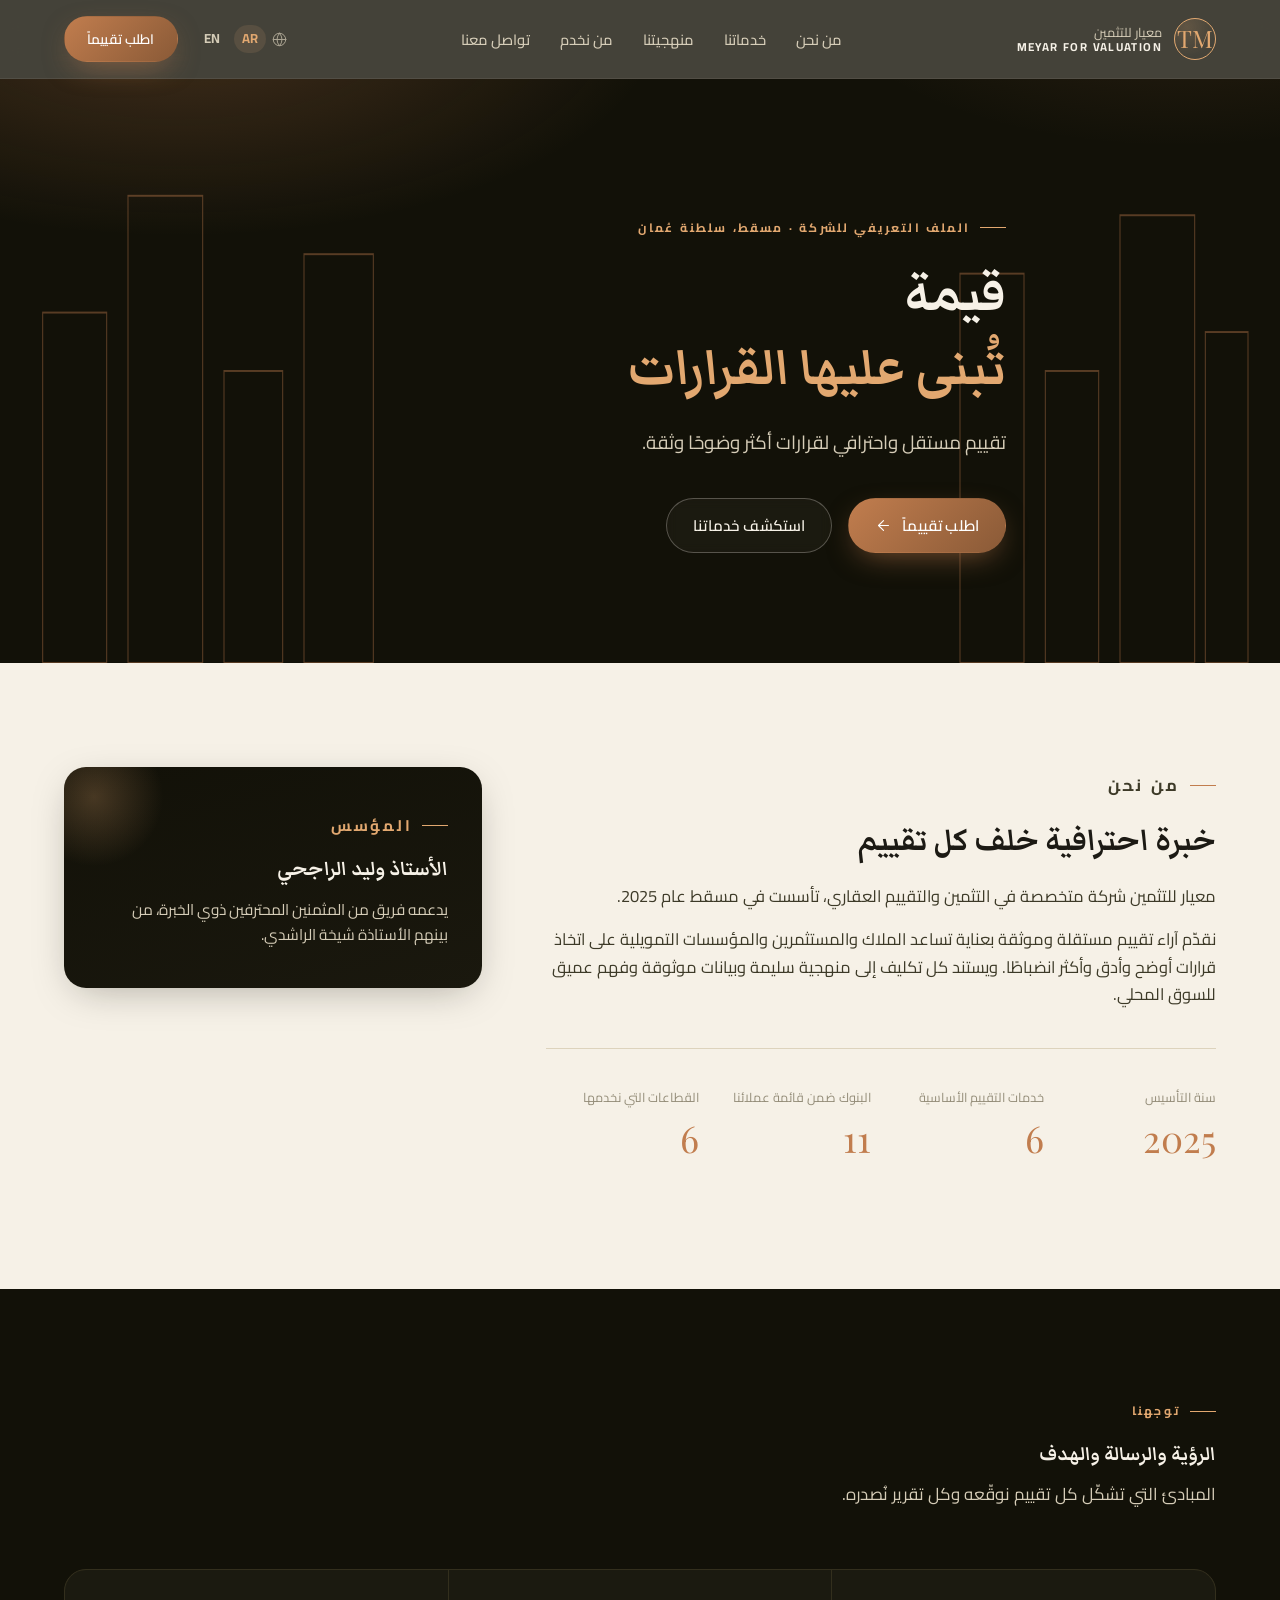
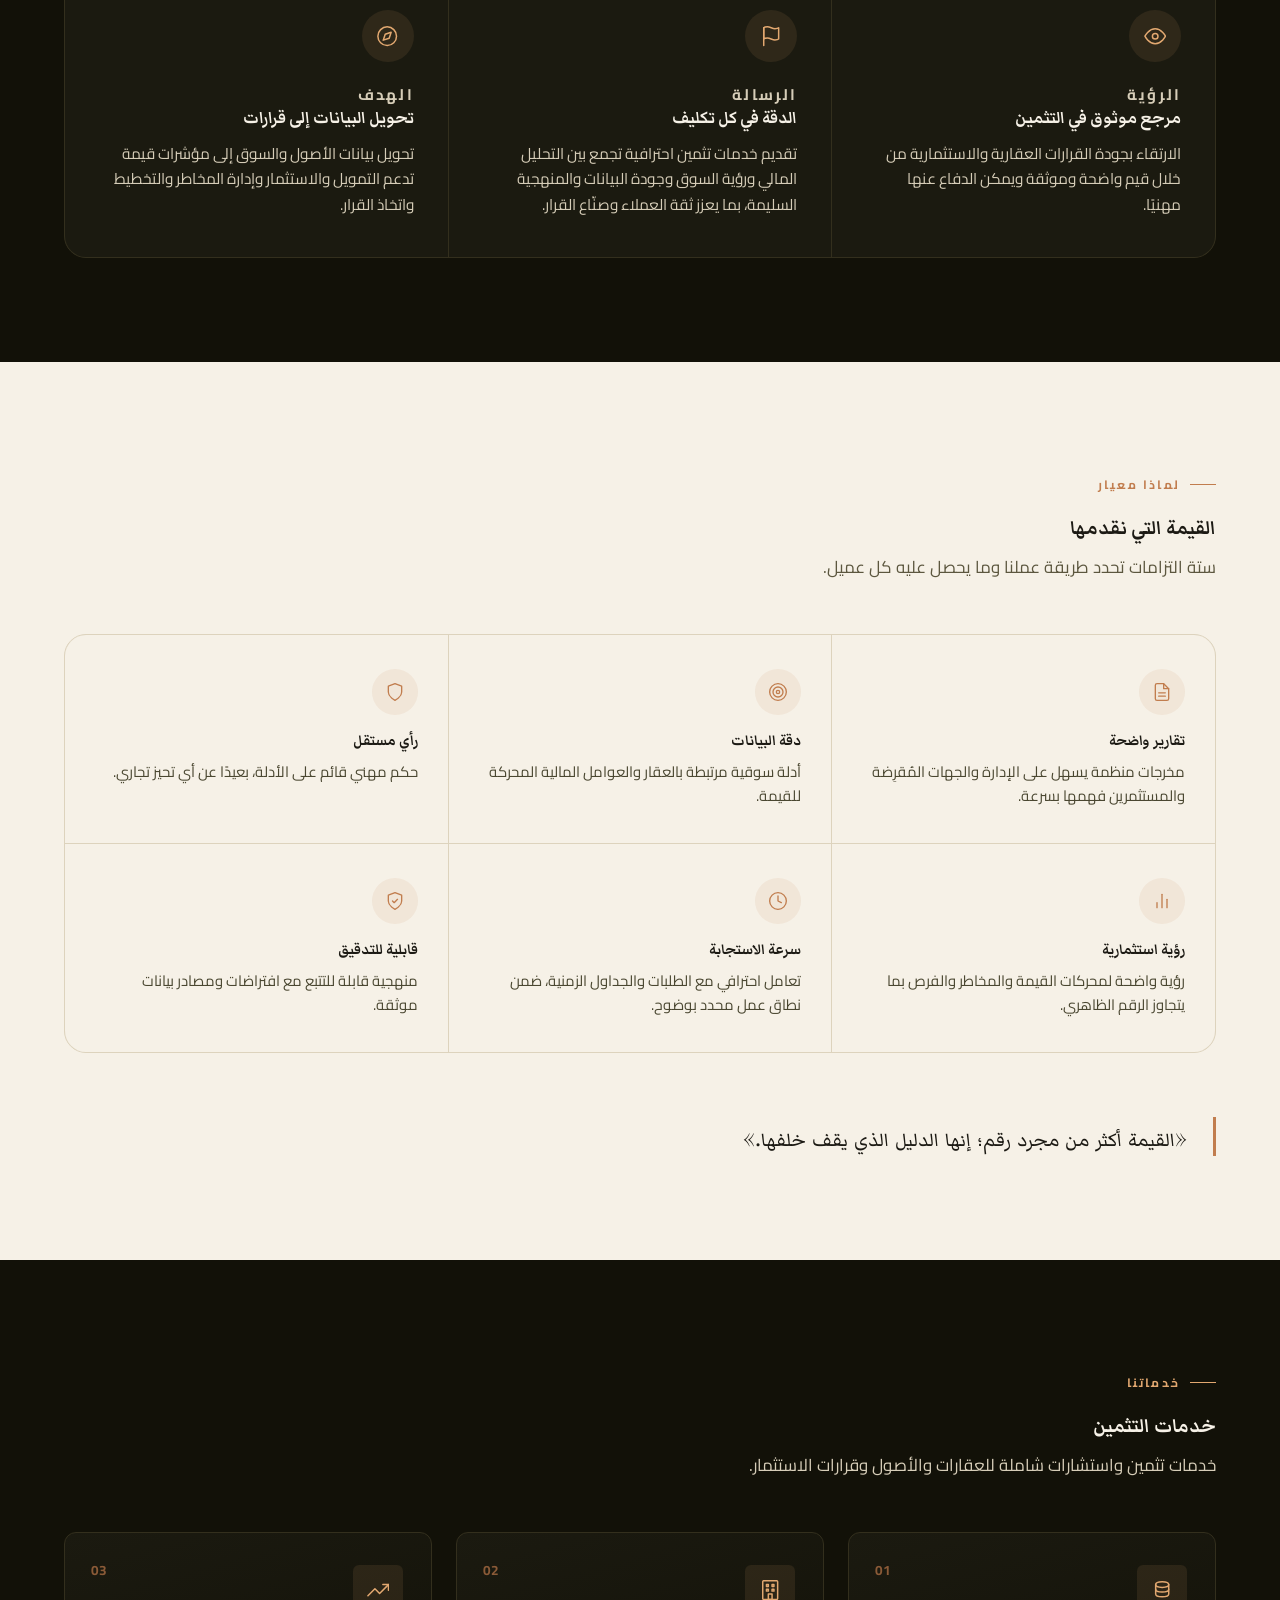
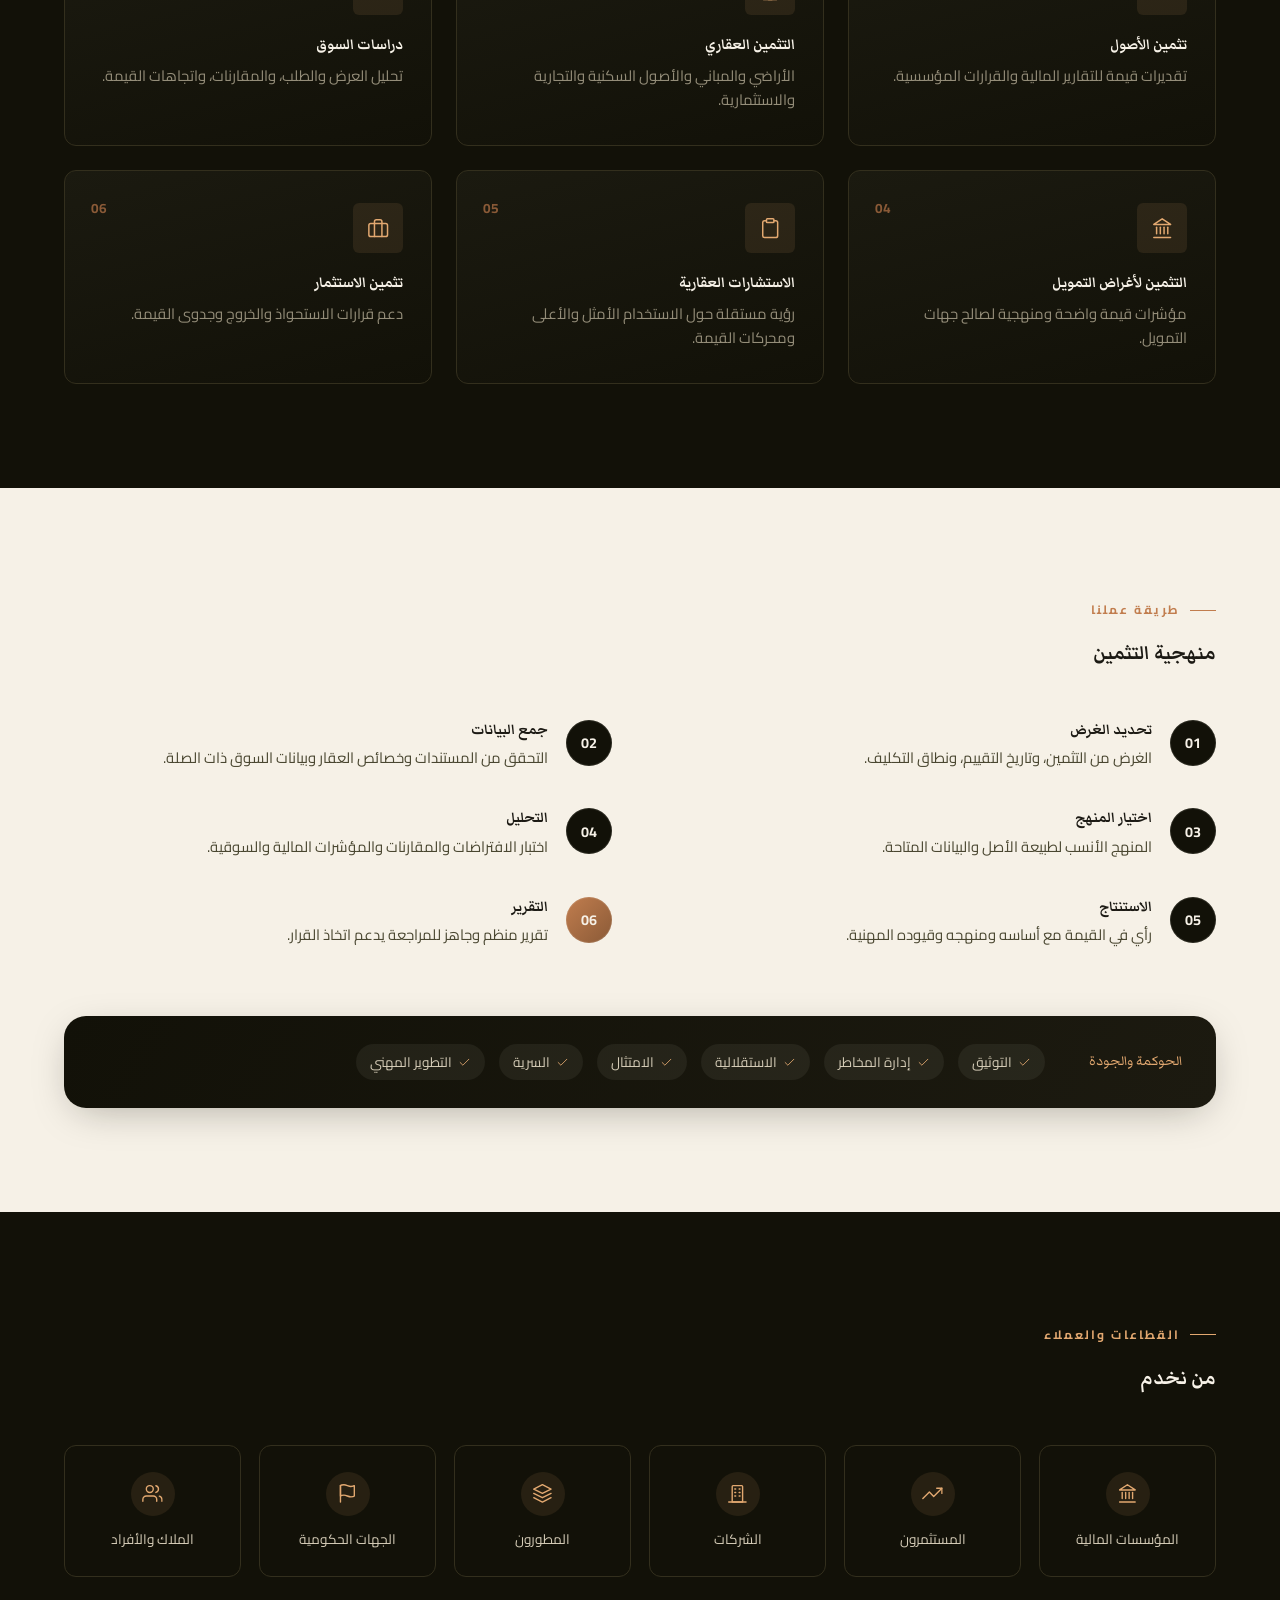
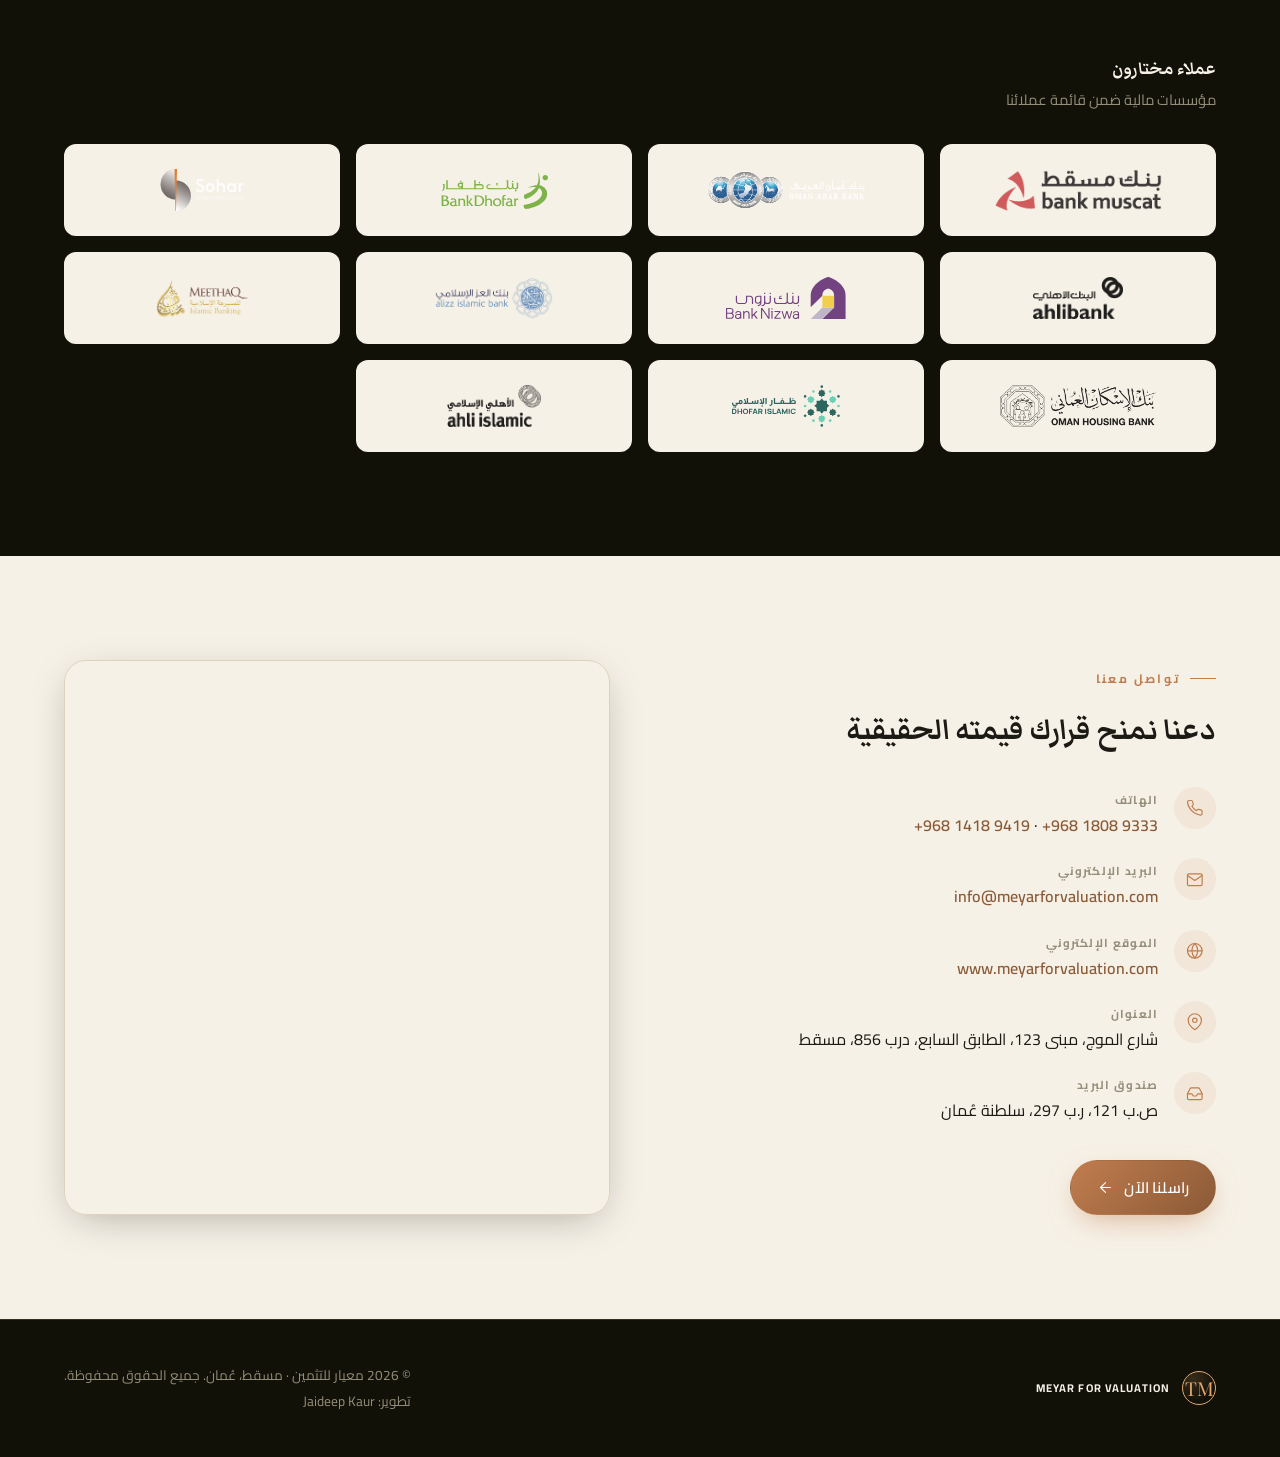
==== ar/index.html @ 1cad5e83 "Redesign site visuals, add real client logos, and launch Arabic version Visual overhaul: custom SVG " ====
<!DOCTYPE html>
<html lang="ar" dir="rtl">
<head>
<meta charset="UTF-8">
<meta name="viewport" content="width=device-width, initial-scale=1.0">
<title>معيار للتثمين | تقييم مستقل للعقارات والأصول في مسقط، عُمان</title>
<meta name="description" content="معيار للتثمين (Meyar for Valuation) شركة تثمين وتقييم مستقلة في مسقط، سلطنة عُمان، تقدّم خدمات تقييم العقارات والأصول والاستثمارات، وتحظى بثقة كبرى البنوك والمؤسسات المالية.">
<meta name="keywords" content="تقييم عقاري عُمان, تثمين عقارات مسقط, تقييم أصول, تقييم بنكي عُمان, تقييم استثماري, شركة تثمين مسقط, معيار للتثمين">
<meta name="author" content="معيار للتثمين">
<meta name="robots" content="index, follow">
<link rel="canonical" href="https://www.meyarforvaluation.com/ar/">
<link rel="alternate" hreflang="en" href="https://www.meyarforvaluation.com/">
<link rel="alternate" hreflang="ar" href="https://www.meyarforvaluation.com/ar/">
<link rel="alternate" hreflang="x-default" href="https://www.meyarforvaluation.com/">

<!-- Open Graph -->
<meta property="og:type" content="website">
<meta property="og:site_name" content="معيار للتثمين">
<meta property="og:title" content="معيار للتثمين | تقييم مستقل للعقارات والأصول في مسقط، عُمان">
<meta property="og:description" content="تقييم مستقل واحترافي لقرارات أكثر وضوحًا وثقة. خدمات تثمين العقارات والأصول والاستثمارات، بثقة كبرى البنوك في عُمان.">
<meta property="og:url" content="https://www.meyarforvaluation.com/ar/">
<meta property="og:locale" content="ar_OM">
<meta property="og:locale:alternate" content="en_OM">

<!-- Twitter -->
<meta name="twitter:card" content="summary">
<meta name="twitter:title" content="معيار للتثمين | تقييم مستقل للعقارات والأصول في مسقط، عُمان">
<meta name="twitter:description" content="تقييم مستقل واحترافي لقرارات أكثر وضوحًا وثقة. بثقة كبرى البنوك في عُمان.">

<meta name="theme-color" content="#121108">
<link rel="icon" type="image/svg+xml" href="../assets/img/favicon.svg">
<link rel="preconnect" href="https://fonts.googleapis.com">
<link rel="preconnect" href="https://fonts.gstatic.com" crossorigin>
<link href="https://fonts.googleapis.com/css2?family=Playfair+Display:wght@500;600;700&family=Inter:wght@400;500;600;700&family=Markazi+Text:wght@500;600;700&family=Cairo:wght@400;500;600;700&display=swap" rel="stylesheet">
<link rel="stylesheet" href="../assets/css/style.css">

<script type="application/ld+json">
{
  "@context": "https://schema.org",
  "@type": "ProfessionalService",
  "name": "معيار للتثمين",
  "alternateName": "Meyar for Valuation",
  "description": "شركة تثمين وتقييم مستقلة تقدّم خدمات تقييم العقارات والأصول والاستثمارات في مسقط، سلطنة عُمان.",
  "url": "https://www.meyarforvaluation.com/ar/",
  "telephone": ["+968 9333 1808", "+968 9419 1418"],
  "email": "info@meyarforvaluation.com",
  "address": {
    "@type": "PostalAddress",
    "streetAddress": "شارع الموج، مبنى 123، الطابق السابع، درب 856",
    "addressLocality": "مسقط",
    "addressCountry": "OM",
    "postOfficeBoxNumber": "121",
    "postalCode": "297"
  },
  "areaServed": "Oman",
  "founder": {
    "@type": "Person",
    "name": "وليد الراجحي"
  },
  "foundingDate": "2025",
  "knowsAbout": ["التثمين العقاري", "تثمين الأصول", "دراسات السوق", "التثمين لأغراض التمويل", "الاستشارات العقارية", "تثمين الاستثمار"],
  "availableLanguage": ["Arabic", "English"]
}
</script>
</head>
<body>

<a class="skip-link" href="#main">تخطَّ إلى المحتوى</a>

<!-- Icon sprite -->
<svg xmlns="http://www.w3.org/2000/svg" class="sr-only" aria-hidden="true">
  <defs>
    <symbol id="icon-eye" viewBox="0 0 24 24"><path d="M1 12s4-8 11-8 11 8 11 8-4 8-11 8-11-8-11-8z"/><circle cx="12" cy="12" r="3"/></symbol>
    <symbol id="icon-flag" viewBox="0 0 24 24"><path d="M4 15s1-1 4-1 5 2 8 2 4-1 4-1V3s-1 1-4 1-5-2-8-2-4 1-4 1z"/><line x1="4" y1="22" x2="4" y2="3"/></symbol>
    <symbol id="icon-compass" viewBox="0 0 24 24"><circle cx="12" cy="12" r="10"/><polygon points="16.24 7.76 14.12 14.12 7.76 16.24 9.88 9.88 16.24 7.76"/></symbol>
    <symbol id="icon-target" viewBox="0 0 24 24"><circle cx="12" cy="12" r="10"/><circle cx="12" cy="12" r="6"/><circle cx="12" cy="12" r="2"/></symbol>
    <symbol id="icon-file-text" viewBox="0 0 24 24"><path d="M14 2H6a2 2 0 0 0-2 2v16a2 2 0 0 0 2 2h12a2 2 0 0 0 2-2V8z"/><polyline points="14 2 14 8 20 8"/><line x1="16" y1="13" x2="8" y2="13"/><line x1="16" y1="17" x2="8" y2="17"/></symbol>
    <symbol id="icon-shield" viewBox="0 0 24 24"><path d="M12 22s8-4 8-10V5l-8-3-8 3v7c0 6 8 10 8 10z"/></symbol>
    <symbol id="icon-shield-check" viewBox="0 0 24 24"><path d="M12 22s8-4 8-10V5l-8-3-8 3v7c0 6 8 10 8 10z"/><polyline points="9 12 11 14 15 10"/></symbol>
    <symbol id="icon-bar-chart" viewBox="0 0 24 24"><line x1="18" y1="20" x2="18" y2="10"/><line x1="12" y1="20" x2="12" y2="4"/><line x1="6" y1="20" x2="6" y2="14"/></symbol>
    <symbol id="icon-clock" viewBox="0 0 24 24"><circle cx="12" cy="12" r="10"/><polyline points="12 6 12 12 16 14"/></symbol>
    <symbol id="icon-coins" viewBox="0 0 24 24"><ellipse cx="12" cy="6" rx="7" ry="3"/><path d="M5 6v5c0 1.66 3.13 3 7 3s7-1.34 7-3V6"/><path d="M5 11v5c0 1.66 3.13 3 7 3s7-1.34 7-3v-5"/></symbol>
    <symbol id="icon-building" viewBox="0 0 24 24"><rect x="4" y="2" width="16" height="20" rx="1"/><rect x="8" y="6" width="2" height="2"/><rect x="14" y="6" width="2" height="2"/><rect x="8" y="11" width="2" height="2"/><rect x="14" y="11" width="2" height="2"/><rect x="10" y="16" width="4" height="6"/></symbol>
    <symbol id="icon-trending-up" viewBox="0 0 24 24"><polyline points="23 6 13.5 15.5 8.5 10.5 1 18"/><polyline points="17 6 23 6 23 12"/></symbol>
    <symbol id="icon-landmark" viewBox="0 0 24 24"><line x1="3" y1="22" x2="21" y2="22"/><line x1="6" y1="18" x2="6" y2="11"/><line x1="10" y1="18" x2="10" y2="11"/><line x1="14" y1="18" x2="14" y2="11"/><line x1="18" y1="18" x2="18" y2="11"/><polygon points="12 2 21 8 3 8"/></symbol>
    <symbol id="icon-clipboard" viewBox="0 0 24 24"><path d="M16 4h2a2 2 0 0 1 2 2v14a2 2 0 0 1-2 2H6a2 2 0 0 1-2-2V6a2 2 0 0 1 2-2h2"/><rect x="8" y="2" width="8" height="4" rx="1"/></symbol>
    <symbol id="icon-briefcase" viewBox="0 0 24 24"><rect x="2" y="7" width="20" height="14" rx="2"/><path d="M16 21V5a2 2 0 0 0-2-2h-4a2 2 0 0 0-2 2v16"/></symbol>
    <symbol id="icon-users" viewBox="0 0 24 24"><path d="M17 21v-2a4 4 0 0 0-4-4H5a4 4 0 0 0-4 4v2"/><circle cx="9" cy="7" r="4"/><path d="M23 21v-2a4 4 0 0 0-3-3.87"/><path d="M16 3.13a4 4 0 0 1 0 7.75"/></symbol>
    <symbol id="icon-tower" viewBox="0 0 24 24"><path d="M6 22V4a1 1 0 0 1 1-1h10a1 1 0 0 1 1 1v18Z"/><path d="M2 22h20"/><path d="M9 7h1"/><path d="M14 7h1"/><path d="M9 11h1"/><path d="M14 11h1"/><path d="M9 15h1"/><path d="M14 15h1"/></symbol>
    <symbol id="icon-layers" viewBox="0 0 24 24"><polygon points="12 2 2 7 12 12 22 7 12 2"/><polyline points="2 17 12 22 22 17"/><polyline points="2 12 12 17 22 12"/></symbol>
    <symbol id="icon-phone" viewBox="0 0 24 24"><path d="M22 16.92v3a2 2 0 0 1-2.18 2 19.79 19.79 0 0 1-8.63-3.07 19.5 19.5 0 0 1-6-6 19.79 19.79 0 0 1-3.07-8.67A2 2 0 0 1 4.11 2h3a2 2 0 0 1 2 1.72c.127.96.361 1.903.7 2.81a2 2 0 0 1-.45 2.11L8.09 9.91a16 16 0 0 0 6 6l1.27-1.27a2 2 0 0 1 2.11-.45c.907.339 1.85.573 2.81.7A2 2 0 0 1 22 16.92z"/></symbol>
    <symbol id="icon-mail" viewBox="0 0 24 24"><path d="M4 4h16a2 2 0 0 1 2 2v12a2 2 0 0 1-2 2H4a2 2 0 0 1-2-2V6a2 2 0 0 1 2-2z"/><polyline points="22 6 12 13 2 6"/></symbol>
    <symbol id="icon-map-pin" viewBox="0 0 24 24"><path d="M21 10c0 7-9 13-9 13s-9-6-9-13a9 9 0 0 1 18 0z"/><circle cx="12" cy="10" r="3"/></symbol>
    <symbol id="icon-inbox" viewBox="0 0 24 24"><polyline points="22 12 16 12 14 15 10 15 8 12 2 12"/><path d="M5.45 5.11L2 12v6a2 2 0 0 0 2 2h16a2 2 0 0 0 2-2v-6l-3.45-6.89A2 2 0 0 0 16.76 4H7.24a2 2 0 0 0-1.79 1.11z"/></symbol>
    <symbol id="icon-globe" viewBox="0 0 24 24"><circle cx="12" cy="12" r="10"/><line x1="2" y1="12" x2="22" y2="12"/><path d="M12 2a15.3 15.3 0 0 1 4 10 15.3 15.3 0 0 1-4 10 15.3 15.3 0 0 1-4-10 15.3 15.3 0 0 1 4-10z"/></symbol>
    <symbol id="icon-arrow-right" viewBox="0 0 24 24"><line x1="5" y1="12" x2="19" y2="12"/><polyline points="12 5 19 12 12 19"/></symbol>
    <symbol id="icon-check" viewBox="0 0 24 24"><polyline points="20 6 9 17 4 12"/></symbol>
    <symbol id="icon-chevron-up" viewBox="0 0 24 24"><polyline points="18 15 12 9 6 15"/></symbol>
  </defs>
</svg>

<header class="site-header" id="top">
  <div class="container header-inner">
    <a href="#top" class="brand" aria-label="معيار للتثمين - الصفحة الرئيسية">
      <span class="brand-mark">TM</span>
      <span class="brand-text">
        <span class="brand-ar">معيار للتثمين</span>
        <span class="brand-en">MEYAR FOR VALUATION</span>
      </span>
    </a>

    <nav class="site-nav" aria-label="القائمة الرئيسية">
      <button class="nav-toggle" aria-expanded="false" aria-controls="nav-menu" id="navToggle">
        <span></span><span></span><span></span>
        <span class="sr-only">القائمة</span>
      </button>
      <div class="nav-menu-lang">
        <a href="index.html" aria-current="true">العربية</a>
        <span aria-hidden="true">/</span>
        <a href="../index.html" lang="en" hreflang="en">English</a>
      </div>
      <ul id="nav-menu" class="nav-menu">
        <li><a href="#about">من نحن</a></li>
        <li><a href="#services">خدماتنا</a></li>
        <li><a href="#methodology">منهجيتنا</a></li>
        <li><a href="#clients">من نخدم</a></li>
        <li><a href="#contact">تواصل معنا</a></li>
      </ul>
    </nav>

    <div class="header-actions">
      <div class="lang-switch">
        <svg class="icon" aria-hidden="true"><use href="#icon-globe"/></svg>
        <a href="index.html" aria-current="true">AR</a>
        <a href="../index.html" lang="en" hreflang="en">EN</a>
      </div>
      <a href="#contact" class="btn btn-accent nav-cta">اطلب تقييماً</a>
    </div>
  </div>
</header>

<main id="main">

  <!-- HERO -->
  <section class="hero" aria-labelledby="hero-heading">
    <div class="hero-glow" aria-hidden="true"></div>
    <div class="hero-skyline" aria-hidden="true">
      <svg viewBox="0 0 1200 300" preserveAspectRatio="none">
        <rect x="40" y="120" width="60" height="180" />
        <rect x="120" y="60" width="70" height="240" />
        <rect x="210" y="150" width="55" height="150" />
        <rect x="285" y="90" width="65" height="210" />
        <rect x="900" y="100" width="60" height="200" />
        <rect x="980" y="150" width="50" height="150" />
        <rect x="1050" y="70" width="70" height="230" />
        <rect x="1130" y="130" width="40" height="170" />
      </svg>
    </div>
    <div class="container hero-inner">
      <p class="eyebrow" data-reveal>الملف التعريفي للشركة &middot; مسقط، سلطنة عُمان</p>
      <h1 id="hero-heading" data-reveal>قيمة<br><em>تُبنى عليها القرارات</em></h1>
      <p class="hero-lede" data-reveal>تقييم مستقل واحترافي لقرارات أكثر وضوحًا وثقة.</p>
      <div class="hero-actions" data-reveal>
        <a href="#contact" class="btn btn-accent">اطلب تقييماً <svg class="icon" aria-hidden="true"><use href="#icon-arrow-right"/></svg></a>
        <a href="#services" class="btn btn-ghost">استكشف خدماتنا</a>
      </div>
    </div>
  </section>

  <!-- ABOUT -->
  <section id="about" class="section section-light" aria-labelledby="about-heading">
    <div class="container about-grid">
      <div class="about-copy" data-reveal>
        <p class="eyebrow eyebrow-dark">من نحن</p>
        <h2 id="about-heading">خبرة احترافية خلف كل تقييم</h2>
        <p>معيار للتثمين شركة متخصصة في التثمين والتقييم العقاري، تأسست في مسقط عام 2025.</p>
        <p>نقدّم آراء تقييم مستقلة وموثقة بعناية تساعد الملاك والمستثمرين والمؤسسات التمويلية على اتخاذ قرارات أوضح وأدق وأكثر انضباطًا. ويستند كل تكليف إلى منهجية سليمة وبيانات موثوقة وفهم عميق للسوق المحلي.</p>

        <dl class="stat-row">
          <div class="stat">
            <dt>سنة التأسيس</dt>
            <dd><span data-count-to="2025">0</span></dd>
          </div>
          <div class="stat">
            <dt>خدمات التقييم الأساسية</dt>
            <dd><span data-count-to="6">0</span></dd>
          </div>
          <div class="stat">
            <dt>البنوك ضمن قائمة عملائنا</dt>
            <dd><span data-count-to="11">0</span></dd>
          </div>
          <div class="stat">
            <dt>القطاعات التي نخدمها</dt>
            <dd><span data-count-to="6">0</span></dd>
          </div>
        </dl>
      </div>

      <aside class="founder-card" data-reveal>
        <p class="eyebrow">المؤسس</p>
        <h3>الأستاذ وليد الراجحي</h3>
        <p>يدعمه فريق من المثمنين المحترفين ذوي الخبرة، من بينهم الأستاذة شيخة الراشدي.</p>
      </aside>
    </div>
  </section>

  <!-- VISION / MISSION / PURPOSE -->
  <section id="vision" class="section section-dark" aria-labelledby="vision-heading">
    <div class="container">
      <p class="eyebrow" data-reveal>توجهنا</p>
      <h2 id="vision-heading" data-reveal>الرؤية والرسالة والهدف</h2>
      <p class="section-intro" data-reveal>المبادئ التي تشكّل كل تقييم نوقّعه وكل تقرير نُصدره.</p>

      <ol class="triad-grid" data-reveal-group>
        <li class="triad-item" data-reveal>
          <span class="triad-icon"><svg class="icon" aria-hidden="true"><use href="#icon-eye"/></svg></span>
          <p class="triad-label">الرؤية</p>
          <h3>مرجع موثوق في التثمين</h3>
          <p>الارتقاء بجودة القرارات العقارية والاستثمارية من خلال قيم واضحة وموثقة ويمكن الدفاع عنها مهنيًا.</p>
        </li>
        <li class="triad-item" data-reveal>
          <span class="triad-icon"><svg class="icon" aria-hidden="true"><use href="#icon-flag"/></svg></span>
          <p class="triad-label">الرسالة</p>
          <h3>الدقة في كل تكليف</h3>
          <p>تقديم خدمات تثمين احترافية تجمع بين التحليل المالي ورؤية السوق وجودة البيانات والمنهجية السليمة، بما يعزز ثقة العملاء وصنّاع القرار.</p>
        </li>
        <li class="triad-item" data-reveal>
          <span class="triad-icon"><svg class="icon" aria-hidden="true"><use href="#icon-compass"/></svg></span>
          <p class="triad-label">الهدف</p>
          <h3>تحويل البيانات إلى قرارات</h3>
          <p>تحويل بيانات الأصول والسوق إلى مؤشرات قيمة تدعم التمويل والاستثمار وإدارة المخاطر والتخطيط واتخاذ القرار.</p>
        </li>
      </ol>
    </div>
  </section>

  <!-- THE VALUE WE DELIVER -->
  <section id="value" class="section section-light" aria-labelledby="value-heading">
    <div class="container">
      <p class="eyebrow eyebrow-dark" data-reveal>لماذا معيار</p>
      <h2 id="value-heading" data-reveal>القيمة التي نقدمها</h2>
      <p class="section-intro section-intro-dark" data-reveal>ستة التزامات تحدد طريقة عملنا وما يحصل عليه كل عميل.</p>

      <div class="value-grid" data-reveal-group>
        <div class="value-item" data-reveal>
          <span class="value-icon"><svg class="icon" aria-hidden="true"><use href="#icon-file-text"/></svg></span>
          <h3>تقارير واضحة</h3>
          <p>مخرجات منظمة يسهل على الإدارة والجهات المُقرِضة والمستثمرين فهمها بسرعة.</p>
        </div>
        <div class="value-item" data-reveal>
          <span class="value-icon"><svg class="icon" aria-hidden="true"><use href="#icon-target"/></svg></span>
          <h3>دقة البيانات</h3>
          <p>أدلة سوقية مرتبطة بالعقار والعوامل المالية المحركة للقيمة.</p>
        </div>
        <div class="value-item" data-reveal>
          <span class="value-icon"><svg class="icon" aria-hidden="true"><use href="#icon-shield"/></svg></span>
          <h3>رأي مستقل</h3>
          <p>حكم مهني قائم على الأدلة، بعيدًا عن أي تحيز تجاري.</p>
        </div>
        <div class="value-item" data-reveal>
          <span class="value-icon"><svg class="icon" aria-hidden="true"><use href="#icon-bar-chart"/></svg></span>
          <h3>رؤية استثمارية</h3>
          <p>رؤية واضحة لمحركات القيمة والمخاطر والفرص بما يتجاوز الرقم الظاهري.</p>
        </div>
        <div class="value-item" data-reveal>
          <span class="value-icon"><svg class="icon" aria-hidden="true"><use href="#icon-clock"/></svg></span>
          <h3>سرعة الاستجابة</h3>
          <p>تعامل احترافي مع الطلبات والجداول الزمنية، ضمن نطاق عمل محدد بوضوح.</p>
        </div>
        <div class="value-item" data-reveal>
          <span class="value-icon"><svg class="icon" aria-hidden="true"><use href="#icon-shield-check"/></svg></span>
          <h3>قابلية للتدقيق</h3>
          <p>منهجية قابلة للتتبع مع افتراضات ومصادر بيانات موثقة.</p>
        </div>
      </div>

      <p class="pull-quote" data-reveal>&laquo;القيمة أكثر من مجرد رقم؛ إنها الدليل الذي يقف خلفها.&raquo;</p>
    </div>
  </section>

  <!-- SERVICES -->
  <section id="services" class="section section-dark" aria-labelledby="services-heading">
    <div class="container">
      <p class="eyebrow" data-reveal>خدماتنا</p>
      <h2 id="services-heading" data-reveal>خدمات التثمين</h2>
      <p class="section-intro" data-reveal>خدمات تثمين واستشارات شاملة للعقارات والأصول وقرارات الاستثمار.</p>

      <div class="services-grid" data-reveal-group>
        <article class="service-card" data-reveal>
          <span class="service-icon"><svg class="icon" aria-hidden="true"><use href="#icon-coins"/></svg></span>
          <span class="service-num">01</span>
          <h3>تثمين الأصول</h3>
          <p>تقديرات قيمة للتقارير المالية والقرارات المؤسسية.</p>
        </article>
        <article class="service-card" data-reveal>
          <span class="service-icon"><svg class="icon" aria-hidden="true"><use href="#icon-building"/></svg></span>
          <span class="service-num">02</span>
          <h3>التثمين العقاري</h3>
          <p>الأراضي والمباني والأصول السكنية والتجارية والاستثمارية.</p>
        </article>
        <article class="service-card" data-reveal>
          <span class="service-icon"><svg class="icon" aria-hidden="true"><use href="#icon-trending-up"/></svg></span>
          <span class="service-num">03</span>
          <h3>دراسات السوق</h3>
          <p>تحليل العرض والطلب، والمقارنات، واتجاهات القيمة.</p>
        </article>
        <article class="service-card" data-reveal>
          <span class="service-icon"><svg class="icon" aria-hidden="true"><use href="#icon-landmark"/></svg></span>
          <span class="service-num">04</span>
          <h3>التثمين لأغراض التمويل</h3>
          <p>مؤشرات قيمة واضحة ومنهجية لصالح جهات التمويل.</p>
        </article>
        <article class="service-card" data-reveal>
          <span class="service-icon"><svg class="icon" aria-hidden="true"><use href="#icon-clipboard"/></svg></span>
          <span class="service-num">05</span>
          <h3>الاستشارات العقارية</h3>
          <p>رؤية مستقلة حول الاستخدام الأمثل والأعلى ومحركات القيمة.</p>
        </article>
        <article class="service-card" data-reveal>
          <span class="service-icon"><svg class="icon" aria-hidden="true"><use href="#icon-briefcase"/></svg></span>
          <span class="service-num">06</span>
          <h3>تثمين الاستثمار</h3>
          <p>دعم قرارات الاستحواذ والخروج وجدوى القيمة.</p>
        </article>
      </div>
    </div>
  </section>

  <!-- METHODOLOGY -->
  <section id="methodology" class="section section-light" aria-labelledby="methodology-heading">
    <div class="container">
      <p class="eyebrow eyebrow-dark" data-reveal>طريقة عملنا</p>
      <h2 id="methodology-heading" data-reveal>منهجية التثمين</h2>

      <ol class="method-grid" data-reveal-group>
        <li class="method-item" data-reveal>
          <span class="method-num">01</span>
          <div>
            <h3>تحديد الغرض</h3>
            <p>الغرض من التثمين، وتاريخ التقييم، ونطاق التكليف.</p>
          </div>
        </li>
        <li class="method-item" data-reveal>
          <span class="method-num">02</span>
          <div>
            <h3>جمع البيانات</h3>
            <p>التحقق من المستندات وخصائص العقار وبيانات السوق ذات الصلة.</p>
          </div>
        </li>
        <li class="method-item" data-reveal>
          <span class="method-num">03</span>
          <div>
            <h3>اختيار المنهج</h3>
            <p>المنهج الأنسب لطبيعة الأصل والبيانات المتاحة.</p>
          </div>
        </li>
        <li class="method-item" data-reveal>
          <span class="method-num">04</span>
          <div>
            <h3>التحليل</h3>
            <p>اختبار الافتراضات والمقارنات والمؤشرات المالية والسوقية.</p>
          </div>
        </li>
        <li class="method-item" data-reveal>
          <span class="method-num">05</span>
          <div>
            <h3>الاستنتاج</h3>
            <p>رأي في القيمة مع أساسه ومنهجه وقيوده المهنية.</p>
          </div>
        </li>
        <li class="method-item method-item-accent" data-reveal>
          <span class="method-num">06</span>
          <div>
            <h3>التقرير</h3>
            <p>تقرير منظم وجاهز للمراجعة يدعم اتخاذ القرار.</p>
          </div>
        </li>
      </ol>

      <div class="governance-strip" data-reveal>
        <span class="governance-label">الحوكمة والجودة</span>
        <ul class="governance-list">
          <li><svg class="icon" aria-hidden="true"><use href="#icon-check"/></svg>التوثيق</li>
          <li><svg class="icon" aria-hidden="true"><use href="#icon-check"/></svg>إدارة المخاطر</li>
          <li><svg class="icon" aria-hidden="true"><use href="#icon-check"/></svg>الاستقلالية</li>
          <li><svg class="icon" aria-hidden="true"><use href="#icon-check"/></svg>الامتثال</li>
          <li><svg class="icon" aria-hidden="true"><use href="#icon-check"/></svg>السرية</li>
          <li><svg class="icon" aria-hidden="true"><use href="#icon-check"/></svg>التطوير المهني</li>
        </ul>
      </div>
    </div>
  </section>

  <!-- WHO WE SERVE -->
  <section id="clients" class="section section-dark" aria-labelledby="clients-heading">
    <div class="container">
      <p class="eyebrow" data-reveal>القطاعات والعملاء</p>
      <h2 id="clients-heading" data-reveal>من نخدم</h2>

      <ul class="sector-grid" data-reveal-group>
        <li data-reveal><span class="sector-icon"><svg class="icon" aria-hidden="true"><use href="#icon-landmark"/></svg></span>المؤسسات المالية</li>
        <li data-reveal><span class="sector-icon"><svg class="icon" aria-hidden="true"><use href="#icon-trending-up"/></svg></span>المستثمرون</li>
        <li data-reveal><span class="sector-icon"><svg class="icon" aria-hidden="true"><use href="#icon-tower"/></svg></span>الشركات</li>
        <li data-reveal><span class="sector-icon"><svg class="icon" aria-hidden="true"><use href="#icon-layers"/></svg></span>المطورون</li>
        <li data-reveal><span class="sector-icon"><svg class="icon" aria-hidden="true"><use href="#icon-flag"/></svg></span>الجهات الحكومية</li>
        <li data-reveal><span class="sector-icon"><svg class="icon" aria-hidden="true"><use href="#icon-users"/></svg></span>الملاك والأفراد</li>
      </ul>
    </div>

    <div class="container clients-block">
      <h3 class="clients-subhead" data-reveal>عملاء مختارون</h3>
      <p class="clients-caption" data-reveal>مؤسسات مالية ضمن قائمة عملائنا</p>
      <div class="client-logo-grid" data-reveal-group>
        <div class="client-logo-tile" data-reveal><img src="../assets/img/clients/bank-muscat.png" alt="بنك مسقط" loading="lazy" width="200" height="50"></div>
        <div class="client-logo-tile" data-reveal><img src="../assets/img/clients/oman-arab-bank.png" alt="البنك العُماني العربي" loading="lazy" width="294" height="76"></div>
        <div class="client-logo-tile" data-reveal><img src="../assets/img/clients/bank-dhofar.svg" alt="بنك ظفار" loading="lazy" width="107" height="37"></div>
        <div class="client-logo-tile" data-reveal><img src="../assets/img/clients/sohar-international.svg" alt="بنك صحار الدولي" loading="lazy" width="147" height="73"></div>
        <div class="client-logo-tile" data-reveal><img class="logo-invert" src="../assets/img/clients/ahlibank.png" alt="البنك الأهلي" loading="lazy" width="187" height="88"></div>
        <div class="client-logo-tile" data-reveal><img src="../assets/img/clients/bank-nizwa.svg" alt="بنك نزوى" loading="lazy" width="142" height="50"></div>
        <div class="client-logo-tile" data-reveal><img src="../assets/img/clients/alizz-islamic-bank.png" alt="بنك العز الإسلامي" loading="lazy" width="259" height="90"></div>
        <div class="client-logo-tile" data-reveal><img src="../assets/img/clients/meethaq-islamic.png" alt="ميثاق للصيرفة الإسلامية" loading="lazy" width="200" height="89"></div>
        <div class="client-logo-tile" data-reveal><img class="logo-invert" src="../assets/img/clients/oman-housing-bank.png" alt="بنك الإسكان العماني" loading="lazy" width="560" height="151"></div>
        <div class="client-logo-tile" data-reveal><img src="../assets/img/clients/dhofar-islamic.svg" alt="ظفار الإسلامي" loading="lazy" width="200" height="77"></div>
        <div class="client-logo-tile" data-reveal><img class="logo-invert" src="../assets/img/clients/ahli-islamic.png" alt="الأهلي الإسلامي" loading="lazy" width="197" height="88"></div>
      </div>
    </div>
  </section>

  <!-- CONTACT -->
  <section id="contact" class="section section-light" aria-labelledby="contact-heading">
    <div class="container contact-grid">
      <div class="contact-copy" data-reveal>
        <p class="eyebrow eyebrow-dark">تواصل معنا</p>
        <h2 id="contact-heading">دعنا نمنح قرارك قيمته الحقيقية</h2>

        <ul class="contact-list">
          <li>
            <span class="contact-icon"><svg class="icon" aria-hidden="true"><use href="#icon-phone"/></svg></span>
            <span class="contact-item-body">
              <span class="contact-label">الهاتف</span>
              <span><a href="tel:+96893331808">9333 1808 968+</a> &middot; <a href="tel:+96894191418">9419 1418 968+</a></span>
            </span>
          </li>
          <li>
            <span class="contact-icon"><svg class="icon" aria-hidden="true"><use href="#icon-mail"/></svg></span>
            <span class="contact-item-body">
              <span class="contact-label">البريد الإلكتروني</span>
              <a href="mailto:info@meyarforvaluation.com">info@meyarforvaluation.com</a>
            </span>
          </li>
          <li>
            <span class="contact-icon"><svg class="icon" aria-hidden="true"><use href="#icon-globe"/></svg></span>
            <span class="contact-item-body">
              <span class="contact-label">الموقع الإلكتروني</span>
              <a href="https://www.meyarforvaluation.com">www.meyarforvaluation.com</a>
            </span>
          </li>
          <li>
            <span class="contact-icon"><svg class="icon" aria-hidden="true"><use href="#icon-map-pin"/></svg></span>
            <span class="contact-item-body">
              <span class="contact-label">العنوان</span>
              <span>شارع الموج، مبنى 123، الطابق السابع، درب 856، مسقط</span>
            </span>
          </li>
          <li>
            <span class="contact-icon"><svg class="icon" aria-hidden="true"><use href="#icon-inbox"/></svg></span>
            <span class="contact-item-body">
              <span class="contact-label">صندوق البريد</span>
              <span>ص.ب 121، ر.ب 297، سلطنة عُمان</span>
            </span>
          </li>
        </ul>

        <a href="mailto:info@meyarforvaluation.com?subject=Valuation%20Enquiry" class="btn btn-accent">راسلنا الآن <svg class="icon" aria-hidden="true"><use href="#icon-arrow-right"/></svg></a>
      </div>

      <div class="contact-map" data-reveal>
        <iframe
          title="موقع معيار للتثمين في شارع الموج، مسقط"
          src="https://www.google.com/maps?q=Al+Mouj+Street+Muscat+Oman&output=embed"
          loading="lazy"
          referrerpolicy="no-referrer-when-downgrade">
        </iframe>
      </div>
    </div>
  </section>

</main>

<footer class="site-footer">
  <div class="container footer-inner">
    <div class="footer-brand">
      <span class="brand-mark">TM</span>
      <span class="brand-en">MEYAR FOR VALUATION</span>
    </div>
    <div class="footer-text">
      <p>&copy; <span id="year"></span> معيار للتثمين &middot; مسقط، عُمان. جميع الحقوق محفوظة.</p>
      <p class="footer-credit">تطوير: Jaideep Kaur</p>
    </div>
  </div>
</footer>

<button class="to-top" id="toTop" aria-label="العودة إلى الأعلى">
  <svg class="icon" aria-hidden="true"><use href="#icon-chevron-up"/></svg>
</button>

<script src="../assets/js/main.js" defer></script>
</body>
</html>
---- assets/css/style.css ----
/* ==========================================================================
   Meyar for Valuation — stylesheet
   Logical properties are used throughout so the same file serves both
   the English (ltr) and Arabic (rtl) pages without a separate RTL file.
   ========================================================================== */

:root {
  --ink: #1c1a14;
  --dark-bg: #121108;
  --dark-bg-2: #1b1a10;
  --dark-bg-3: #211f13;
  --cream: #f6f1e7;
  --cream-2: #eee6d6;
  --accent: #c17d4e;
  --accent-light: #e2a870;
  --accent-dim: #8a5a37;
  --muted: #948d79;
  --muted-light: #d6cdb8;
  --border-light: #ddd3bd;
  --border-dark: #332f1d;
  --radius-sm: 6px;
  --radius: 12px;
  --radius-lg: 22px;
  --max-width: 1200px;
  --font-serif: "Playfair Display", "Markazi Text", Georgia, serif;
  --font-sans: "Inter", "Cairo", -apple-system, BlinkMacSystemFont, "Segoe UI", sans-serif;
  --font-ar-serif: "Markazi Text", "Playfair Display", serif;
  --font-ar-sans: "Cairo", "Inter", sans-serif;
  --ease: cubic-bezier(0.22, 1, 0.36, 1);
  --shadow-soft: 0 10px 40px -12px rgba(18, 17, 8, 0.35);
  --shadow-lift: 0 18px 50px -14px rgba(18, 17, 8, 0.45);
}

* { box-sizing: border-box; }
html { scroll-behavior: smooth; }

@media (prefers-reduced-motion: reduce) {
  html { scroll-behavior: auto; }
  *, *::before, *::after {
    animation-duration: 0.001ms !important;
    animation-iteration-count: 1 !important;
    transition-duration: 0.001ms !important;
    scroll-behavior: auto !important;
  }
}

body {
  margin: 0;
  font-family: var(--font-sans);
  color: var(--ink);
  background: var(--cream);
  line-height: 1.65;
  -webkit-font-smoothing: antialiased;
  overflow-x: hidden;
}

html[lang="ar"] body {
  font-family: var(--font-ar-sans);
}

img { max-width: 100%; display: block; }
a { color: inherit; text-decoration: none; }

h1, h2, h3 {
  font-family: var(--font-serif);
  font-weight: 600;
  line-height: 1.15;
  margin: 0 0 0.5em;
}
html[lang="ar"] h1,
html[lang="ar"] h2,
html[lang="ar"] h3 {
  font-family: var(--font-ar-serif);
  font-weight: 700;
}

p { margin: 0 0 1em; }

.container {
  max-width: var(--max-width);
  margin-inline: auto;
  padding-inline: 24px;
}

.icon {
  width: 1em;
  height: 1em;
  stroke: currentColor;
  fill: none;
  stroke-width: 1.6;
  stroke-linecap: round;
  stroke-linejoin: round;
  flex-shrink: 0;
}

.skip-link {
  position: absolute;
  inset-inline-start: -999px;
  top: 0;
  background: var(--accent);
  color: #fff;
  padding: 10px 16px;
  z-index: 1000;
}
.skip-link:focus { inset-inline-start: 12px; top: 12px; }

.sr-only {
  position: absolute;
  width: 1px; height: 1px;
  overflow: hidden;
  clip: rect(0 0 0 0);
}

/* ---------- Buttons ---------- */
.btn {
  display: inline-flex;
  align-items: center;
  gap: 10px;
  padding: 14px 26px;
  border-radius: 999px;
  font-weight: 600;
  font-size: 0.95rem;
  letter-spacing: 0.01em;
  border: 1px solid transparent;
  transition: transform 0.3s var(--ease), box-shadow 0.3s var(--ease), background 0.25s ease, color 0.25s ease, border-color 0.25s ease;
  position: relative;
}
.btn .icon { width: 17px; height: 17px; transition: transform 0.3s var(--ease); }
html[dir="rtl"] .btn .icon { transform: scaleX(-1); }
.btn:hover { transform: translateY(-3px); }
.btn:hover .icon { transform: translateX(3px); }
html[dir="rtl"] .btn:hover .icon { transform: scaleX(-1) translateX(3px); }
.btn-accent {
  background: linear-gradient(135deg, var(--accent) 0%, var(--accent-dim) 100%);
  color: #fff;
  box-shadow: 0 10px 30px -10px rgba(193, 125, 78, 0.65);
}
.btn-accent:hover { box-shadow: 0 16px 36px -10px rgba(193, 125, 78, 0.8); }
.btn-ghost {
  background: rgba(246, 241, 231, 0.04);
  color: var(--cream);
  border-color: rgba(243, 238, 228, 0.28);
  backdrop-filter: blur(6px);
}
.btn-ghost:hover { border-color: var(--accent-light); color: var(--accent-light); }

/* ---------- Header ---------- */
.site-header {
  position: sticky;
  top: 0;
  z-index: 100;
  background: rgba(18, 17, 8, 0.78);
  backdrop-filter: blur(14px);
  border-bottom: 1px solid rgba(243, 238, 228, 0.07);
  transition: background 0.3s ease, box-shadow 0.3s ease, padding 0.3s ease;
}
.site-header.is-scrolled {
  background: rgba(18, 17, 8, 0.96);
  box-shadow: 0 8px 30px -12px rgba(0, 0, 0, 0.6);
}
.header-inner {
  display: flex;
  align-items: center;
  justify-content: space-between;
  gap: 20px;
  padding-block: 16px;
  transition: padding 0.3s ease;
}
.site-header.is-scrolled .header-inner { padding-block: 11px; }

.brand {
  display: flex;
  align-items: center;
  gap: 12px;
  color: var(--cream);
  flex-shrink: 0;
}
.brand-mark {
  font-family: var(--font-serif);
  font-size: 1.5rem;
  border: 1px solid var(--accent-light);
  width: 42px;
  height: 42px;
  display: flex;
  align-items: center;
  justify-content: center;
  border-radius: 50%;
  color: var(--accent-light);
  flex-shrink: 0;
  background: radial-gradient(circle at 30% 20%, rgba(226, 168, 112, 0.18), transparent 70%);
}
.brand-text { display: flex; flex-direction: column; line-height: 1.25; }
.brand-ar { font-size: 0.8rem; color: var(--muted-light); font-family: var(--font-ar-sans); }
.brand-en { font-size: 0.72rem; letter-spacing: 0.12em; font-weight: 700; }

.site-nav { flex: 1; display: flex; justify-content: center; }
.nav-menu {
  list-style: none;
  display: flex;
  gap: 30px;
  margin: 0;
  padding: 0;
}
.nav-menu a {
  position: relative;
  color: var(--muted-light);
  font-size: 0.92rem;
  font-weight: 500;
  transition: color 0.2s ease;
  padding-block: 4px;
}
.nav-menu a::after {
  content: "";
  position: absolute;
  inset-inline-start: 0;
  bottom: -2px;
  width: 0;
  height: 1.5px;
  background: var(--accent-light);
  transition: width 0.25s var(--ease);
}
.nav-menu a:hover { color: var(--cream); }
.nav-menu a:hover::after { width: 100%; }

.header-actions { display: flex; align-items: center; gap: 18px; flex-shrink: 0; }

.lang-switch {
  display: flex;
  align-items: center;
  gap: 6px;
  font-size: 0.82rem;
  font-weight: 700;
  color: var(--muted-light);
}
.lang-switch .icon { width: 15px; height: 15px; opacity: 0.7; }
.lang-switch a {
  padding: 3px 8px;
  border-radius: 999px;
  transition: background 0.2s ease, color 0.2s ease;
}
.lang-switch a[aria-current="true"] { color: var(--accent-light); background: rgba(226, 168, 112, 0.12); }
.lang-switch a:not([aria-current="true"]):hover { color: var(--cream); }

.nav-cta { white-space: nowrap; font-size: 0.85rem; padding: 11px 22px; }

.nav-toggle {
  display: none;
  flex-direction: column;
  gap: 5px;
  background: none;
  border: none;
  cursor: pointer;
  padding: 6px;
}
.nav-toggle span {
  width: 24px;
  height: 2px;
  background: var(--cream);
  display: block;
  transition: transform 0.25s ease, opacity 0.25s ease;
}

/* ---------- Hero ---------- */
.hero {
  position: relative;
  background: var(--dark-bg);
  color: var(--cream);
  overflow: hidden;
  padding-block: 130px 110px;
  isolation: isolate;
}
.hero-glow {
  position: absolute;
  inset: -20% -10% auto -10%;
  height: 90%;
  background:
    radial-gradient(45% 60% at 20% 10%, rgba(193, 125, 78, 0.28), transparent 70%),
    radial-gradient(35% 50% at 85% 0%, rgba(193, 125, 78, 0.16), transparent 70%);
  pointer-events: none;
  z-index: -2;
}
.hero-skyline {
  position: absolute;
  inset: 0;
  opacity: 0.4;
  pointer-events: none;
  z-index: -1;
}
.hero-skyline svg { width: 100%; height: 100%; }
.hero-skyline rect {
  fill: none;
  stroke: var(--accent);
  stroke-width: 1;
}
.hero-inner { position: relative; max-width: 780px; }
.eyebrow {
  display: inline-flex;
  align-items: center;
  gap: 10px;
  text-transform: uppercase;
  letter-spacing: 0.18em;
  font-size: 0.76rem;
  font-weight: 700;
  color: var(--accent-light);
  margin-bottom: 20px;
}
.eyebrow::before {
  content: "";
  width: 26px;
  height: 1px;
  background: var(--accent-light);
}
.eyebrow-dark { color: var(--accent); }
.eyebrow-dark::before { background: var(--accent); }

.hero h1 {
  font-size: clamp(2.5rem, 5.4vw, 4rem);
  color: var(--cream);
  margin-bottom: 22px;
}
.hero h1 em {
  font-style: normal;
  color: var(--accent-light);
}
.hero-lede {
  font-size: 1.18rem;
  color: var(--muted-light);
  max-width: 540px;
  margin-bottom: 40px;
}
.hero-actions { display: flex; gap: 16px; flex-wrap: wrap; }

/* ---------- Sections ---------- */
.section { padding-block: 104px; position: relative; }
.section-light { background: var(--cream); color: var(--ink); }
.section-dark { background: var(--dark-bg); color: var(--cream); }
.section-dark h2, .section-dark h3 { color: var(--cream); }
.section-intro {
  max-width: 620px;
  font-size: 1.06rem;
  color: var(--muted-light);
}
.section-intro-dark { color: #5c573f; }

/* scroll reveal */
[data-reveal] {
  opacity: 0;
  transform: translateY(26px);
  transition: opacity 0.7s var(--ease), transform 0.7s var(--ease);
}
[data-reveal].is-visible { opacity: 1; transform: translateY(0); }
[data-reveal-group] > * { transition-delay: calc(var(--i, 0) * 80ms); }

/* ---------- About ---------- */
.about-grid {
  display: grid;
  grid-template-columns: 1.6fr 1fr;
  gap: 64px;
  align-items: start;
}
.about-copy h2 { font-size: clamp(1.9rem, 3vw, 2.5rem); }
.about-copy p { color: #3d3a28; font-size: 1.03rem; }

.stat-row {
  display: grid;
  grid-template-columns: repeat(4, 1fr);
  gap: 20px;
  margin-top: 40px;
  padding-top: 32px;
  border-top: 1px solid var(--border-light);
}
.stat dt {
  font-size: 0.8rem;
  color: var(--muted);
  order: 2;
  margin-top: 6px;
}
.stat dd {
  margin: 0;
  font-family: var(--font-serif);
  font-size: 2.3rem;
  color: var(--accent);
  order: 1;
  font-variant-numeric: tabular-nums;
}

.founder-card {
  background: linear-gradient(165deg, var(--dark-bg) 0%, #1a180e 100%);
  color: var(--cream);
  padding: 40px 34px;
  border-radius: var(--radius-lg);
  box-shadow: var(--shadow-soft);
  position: relative;
  overflow: hidden;
}
.founder-card::before {
  content: "";
  position: absolute;
  inset-inline-end: -40px;
  top: -40px;
  width: 140px;
  height: 140px;
  border-radius: 50%;
  background: radial-gradient(circle, rgba(226, 168, 112, 0.25), transparent 70%);
}
.founder-card .eyebrow { color: var(--accent-light); margin-bottom: 16px; }
.founder-card h3 { font-size: 1.55rem; margin-bottom: 14px; }
.founder-card p { color: var(--muted-light); font-size: 0.96rem; margin: 0; }

/* ---------- Triad (Vision/Mission/Purpose) ---------- */
.triad-grid {
  list-style: none;
  margin: 60px 0 0;
  padding: 0;
  display: grid;
  grid-template-columns: repeat(3, 1fr);
  gap: 1px;
  background: var(--border-dark);
  border: 1px solid var(--border-dark);
  border-radius: var(--radius-lg);
  overflow: hidden;
}
.triad-item {
  background: var(--dark-bg-2);
  padding: 40px 34px;
  transition: background 0.3s ease, transform 0.3s ease;
}
.triad-item:hover { background: var(--dark-bg-3); transform: translateY(-4px); }
.triad-icon {
  width: 52px;
  height: 52px;
  border-radius: 50%;
  display: flex;
  align-items: center;
  justify-content: center;
  background: rgba(226, 168, 112, 0.1);
  color: var(--accent-light);
  font-size: 1.4rem;
  margin-bottom: 20px;
}
.triad-label {
  text-transform: uppercase;
  letter-spacing: 0.14em;
  font-size: 0.75rem;
  color: var(--accent-light);
  font-weight: 700;
  margin-bottom: 10px;
}
.triad-item h3 { font-size: 1.3rem; margin-bottom: 10px; }
.triad-item p { color: var(--muted-light); font-size: 0.96rem; margin: 0; }

/* ---------- Value grid ---------- */
.value-grid {
  display: grid;
  grid-template-columns: repeat(3, 1fr);
  gap: 1px;
  background: var(--border-light);
  margin-top: 52px;
  border: 1px solid var(--border-light);
  border-radius: var(--radius-lg);
  overflow: hidden;
}
.value-item {
  background: var(--cream);
  padding: 34px 30px;
  transition: background 0.3s ease, transform 0.3s ease;
}
.value-item:hover { background: #fffdf8; transform: translateY(-4px); box-shadow: var(--shadow-soft); z-index: 1; }
.value-icon {
  width: 46px;
  height: 46px;
  border-radius: 50%;
  display: flex;
  align-items: center;
  justify-content: center;
  background: rgba(193, 125, 78, 0.1);
  color: var(--accent);
  font-size: 1.25rem;
  margin-bottom: 16px;
}
.value-item h3 { font-size: 1.12rem; margin-bottom: 8px; }
.value-item p { color: #4a4731; font-size: 0.93rem; margin: 0; }

.pull-quote {
  font-family: var(--font-serif);
  font-style: italic;
  font-size: 1.5rem;
  color: var(--ink);
  border-inline-start: 3px solid var(--accent);
  padding-inline-start: 26px;
  margin: 64px 0 0;
  max-width: 580px;
}
html[lang="ar"] .pull-quote { font-style: normal; }

/* ---------- Services ---------- */
.services-grid {
  display: grid;
  grid-template-columns: repeat(3, 1fr);
  gap: 24px;
  margin-top: 52px;
}
.service-card {
  background: linear-gradient(165deg, var(--dark-bg-2) 0%, var(--dark-bg) 100%);
  border: 1px solid var(--border-dark);
  border-radius: var(--radius);
  padding: 32px 28px;
  position: relative;
  transition: transform 0.35s var(--ease), border-color 0.3s ease, box-shadow 0.35s var(--ease);
}
.service-card:hover {
  transform: translateY(-6px);
  border-color: var(--accent-dim);
  box-shadow: var(--shadow-lift);
}
.service-icon {
  width: 50px;
  height: 50px;
  border-radius: var(--radius-sm);
  display: flex;
  align-items: center;
  justify-content: center;
  background: rgba(226, 168, 112, 0.1);
  color: var(--accent-light);
  font-size: 1.4rem;
  margin-bottom: 20px;
}
.service-num {
  position: absolute;
  top: 26px;
  inset-inline-end: 26px;
  color: var(--accent-dim);
  font-weight: 700;
  font-size: 0.85rem;
  font-variant-numeric: tabular-nums;
}
.service-card h3 { font-size: 1.12rem; margin-bottom: 8px; }
.service-card p { color: var(--muted); font-size: 0.93rem; margin: 0; }

/* ---------- Methodology ---------- */
.method-grid {
  list-style: none;
  margin: 52px 0 0;
  padding: 0;
  display: grid;
  grid-template-columns: repeat(2, 1fr);
  gap: 38px 56px;
}
.method-item {
  display: flex;
  gap: 18px;
  align-items: flex-start;
}
.method-num {
  flex-shrink: 0;
  width: 46px;
  height: 46px;
  border-radius: 50%;
  background: var(--dark-bg);
  color: var(--cream);
  display: flex;
  align-items: center;
  justify-content: center;
  font-weight: 700;
  font-size: 0.9rem;
  font-variant-numeric: tabular-nums;
  box-shadow: inset 0 0 0 1px rgba(243, 238, 228, 0.1);
}
.method-item-accent .method-num { background: linear-gradient(135deg, var(--accent), var(--accent-dim)); }
.method-item h3 { font-size: 1.1rem; margin-bottom: 6px; }
.method-item p { color: #4a4731; font-size: 0.93rem; margin: 0; }

.governance-strip {
  margin-top: 68px;
  background: linear-gradient(120deg, var(--dark-bg) 0%, #1c1a10 100%);
  color: var(--cream);
  padding: 28px 34px;
  border-radius: var(--radius-lg);
  display: flex;
  flex-wrap: wrap;
  align-items: center;
  gap: 16px 36px;
  box-shadow: var(--shadow-soft);
}
.governance-label {
  font-family: var(--font-serif);
  color: var(--accent-light);
  font-size: 1.05rem;
  margin-inline-end: 8px;
}
html[lang="ar"] .governance-label { font-family: var(--font-ar-serif); }
.governance-list {
  list-style: none;
  display: flex;
  flex-wrap: wrap;
  gap: 12px 14px;
  margin: 0;
  padding: 0;
}
.governance-list li {
  display: flex;
  align-items: center;
  gap: 6px;
  font-size: 0.85rem;
  color: var(--muted-light);
  background: rgba(246, 241, 231, 0.06);
  padding: 7px 14px;
  border-radius: 999px;
}
.governance-list .icon { width: 13px; height: 13px; color: var(--accent-light); }

/* ---------- Who we serve ---------- */
.sector-grid {
  list-style: none;
  margin: 52px 0 0;
  padding: 0;
  display: grid;
  grid-template-columns: repeat(6, 1fr);
  gap: 18px;
  text-align: center;
}
.sector-grid li {
  border: 1px solid var(--border-dark);
  border-radius: var(--radius);
  padding: 26px 10px;
  font-size: 0.85rem;
  color: var(--muted-light);
  transition: border-color 0.3s ease, transform 0.3s ease, background 0.3s ease;
}
.sector-grid li:hover { border-color: var(--accent-dim); transform: translateY(-4px); background: var(--dark-bg-2); }
.sector-icon {
  width: 44px;
  height: 44px;
  border-radius: 50%;
  display: flex;
  align-items: center;
  justify-content: center;
  background: rgba(226, 168, 112, 0.1);
  color: var(--accent-light);
  font-size: 1.3rem;
  margin: 0 auto 12px;
}

.clients-block { margin-top: 80px; }
.clients-subhead { font-size: 1.35rem; margin-bottom: 6px; }
.clients-caption { color: var(--muted); font-size: 0.92rem; margin-bottom: 32px; }
.client-logo-grid {
  display: grid;
  grid-template-columns: repeat(4, 1fr);
  gap: 16px;
}
.client-logo-tile {
  background: var(--cream);
  border-radius: var(--radius);
  display: flex;
  align-items: center;
  justify-content: center;
  padding: 22px 20px;
  min-height: 92px;
  transition: transform 0.3s var(--ease), box-shadow 0.3s var(--ease);
}
.client-logo-tile:hover { transform: translateY(-4px); box-shadow: var(--shadow-soft); }
.client-logo-tile img {
  max-height: 42px;
  width: auto;
  max-width: 100%;
  object-fit: contain;
  filter: grayscale(0.25);
  opacity: 0.88;
  transition: filter 0.3s ease, opacity 0.3s ease;
}
.client-logo-tile:hover img { filter: grayscale(0); opacity: 1; }
.client-logo-tile img.logo-invert { filter: invert(1) grayscale(0.25); }
.client-logo-tile:hover img.logo-invert { filter: invert(1) grayscale(0); }

/* ---------- Contact ---------- */
.contact-grid {
  display: grid;
  grid-template-columns: 1fr 1fr;
  gap: 60px;
  align-items: stretch;
}
.contact-copy h2 { font-size: clamp(1.8rem, 3vw, 2.3rem); }
.contact-list {
  list-style: none;
  margin: 36px 0;
  padding: 0;
  display: flex;
  flex-direction: column;
  gap: 20px;
}
.contact-list li { display: flex; gap: 16px; align-items: flex-start; }
.contact-icon {
  width: 42px;
  height: 42px;
  border-radius: 50%;
  background: rgba(193, 125, 78, 0.1);
  color: var(--accent);
  display: flex;
  align-items: center;
  justify-content: center;
  font-size: 1.1rem;
  flex-shrink: 0;
}
.contact-item-body { display: flex; flex-direction: column; gap: 2px; padding-top: 4px; }
.contact-list a { color: var(--accent-dim); font-weight: 600; }
.contact-list a:hover { text-decoration: underline; }
.contact-label {
  text-transform: uppercase;
  letter-spacing: 0.1em;
  font-size: 0.72rem;
  color: var(--muted);
  font-weight: 700;
}
.contact-map {
  min-height: 340px;
  border-radius: var(--radius-lg);
  overflow: hidden;
  border: 1px solid var(--border-light);
  box-shadow: var(--shadow-soft);
}
.contact-map iframe { width: 100%; height: 100%; min-height: 340px; border: 0; filter: saturate(0.9); }

/* ---------- Footer ---------- */
.site-footer {
  background: var(--dark-bg);
  color: var(--muted);
  padding-block: 44px;
  border-top: 1px solid var(--border-dark);
}
.footer-inner {
  display: flex;
  flex-wrap: wrap;
  align-items: center;
  justify-content: space-between;
  gap: 16px;
}
.footer-brand {
  display: flex;
  align-items: center;
  gap: 12px;
  color: var(--cream);
}
.footer-brand .brand-mark {
  width: 34px; height: 34px; font-size: 1.2rem;
}
.footer-brand .brand-en { font-size: 0.7rem; letter-spacing: 0.1em; font-weight: 700; }
.footer-text {
  display: flex;
  flex-direction: column;
  align-items: flex-end;
  gap: 4px;
}
html[dir="rtl"] .footer-text { align-items: flex-start; }
.site-footer p { margin: 0; font-size: 0.85rem; }
.footer-credit { font-size: 0.78rem; color: var(--muted); }

/* ---------- Back to top ---------- */
.to-top {
  position: fixed;
  inset-block-end: 28px;
  inset-inline-end: 28px;
  width: 46px;
  height: 46px;
  border-radius: 50%;
  background: var(--accent);
  color: #fff;
  display: flex;
  align-items: center;
  justify-content: center;
  border: none;
  cursor: pointer;
  box-shadow: 0 10px 30px -8px rgba(193, 125, 78, 0.7);
  opacity: 0;
  pointer-events: none;
  transform: translateY(10px);
  transition: opacity 0.3s ease, transform 0.3s ease;
  z-index: 90;
}
.to-top.is-visible { opacity: 1; pointer-events: auto; transform: translateY(0); }
.to-top .icon { width: 18px; height: 18px; }

/* ---------- Responsive ---------- */
@media (max-width: 980px) {
  .about-grid, .contact-grid { grid-template-columns: 1fr; }
  .triad-grid, .value-grid, .method-grid { grid-template-columns: 1fr; }
  .services-grid { grid-template-columns: repeat(2, 1fr); }
  .sector-grid { grid-template-columns: repeat(3, 1fr); }
  .client-logo-grid { grid-template-columns: repeat(3, 1fr); }
  .stat-row { grid-template-columns: repeat(2, 1fr); row-gap: 28px; }
}

@media (max-width: 760px) {
  .nav-toggle { display: flex; }
  .header-actions .lang-switch { display: none; }
  .site-nav {
    position: fixed;
    inset: 68px 0 auto 0;
    background: var(--dark-bg);
    border-bottom: 1px solid var(--border-dark);
    transform: translateY(-120%);
    opacity: 0;
    transition: transform 0.25s ease, opacity 0.25s ease;
    padding-bottom: 12px;
  }
  .site-nav.open { transform: translateY(0); opacity: 1; }
  .nav-menu {
    flex-direction: column;
    padding: 24px;
    gap: 18px;
  }
  .nav-menu-lang {
    display: flex;
    gap: 10px;
    padding: 0 24px 20px;
    font-size: 0.85rem;
    font-weight: 700;
    color: var(--muted-light);
  }
  .nav-menu-lang a[aria-current="true"] { color: var(--accent-light); }
  .nav-cta { display: none; }
  .services-grid { grid-template-columns: 1fr; }
  .sector-grid { grid-template-columns: repeat(2, 1fr); }
  .client-logo-grid { grid-template-columns: repeat(2, 1fr); }
  .to-top { width: 42px; height: 42px; inset-block-end: 18px; inset-inline-end: 18px; }
}

@media (min-width: 761px) {
  .nav-menu-lang { display: none; }
}

@media (max-width: 520px) {
  .hero { padding-block: 100px 80px; }
  .section { padding-block: 72px; }
  .stat-row { grid-template-columns: repeat(2, 1fr); }
}
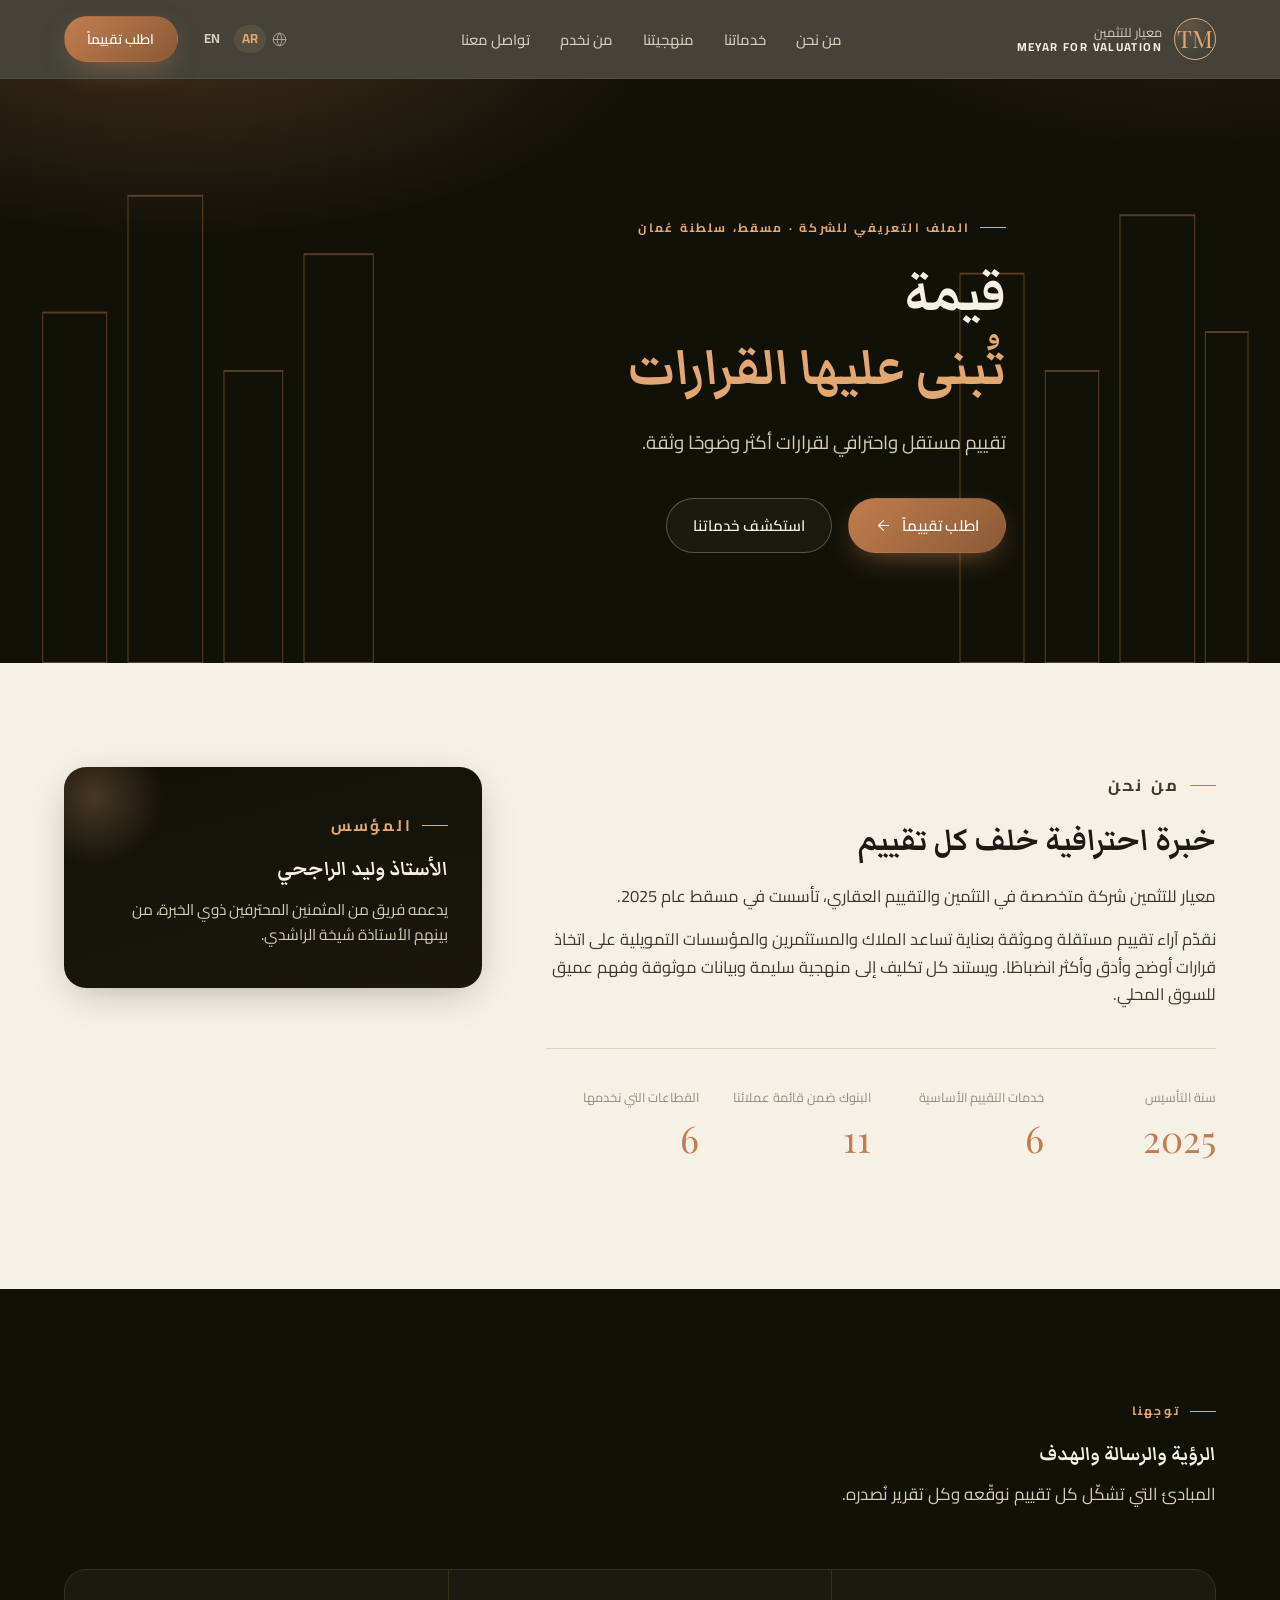
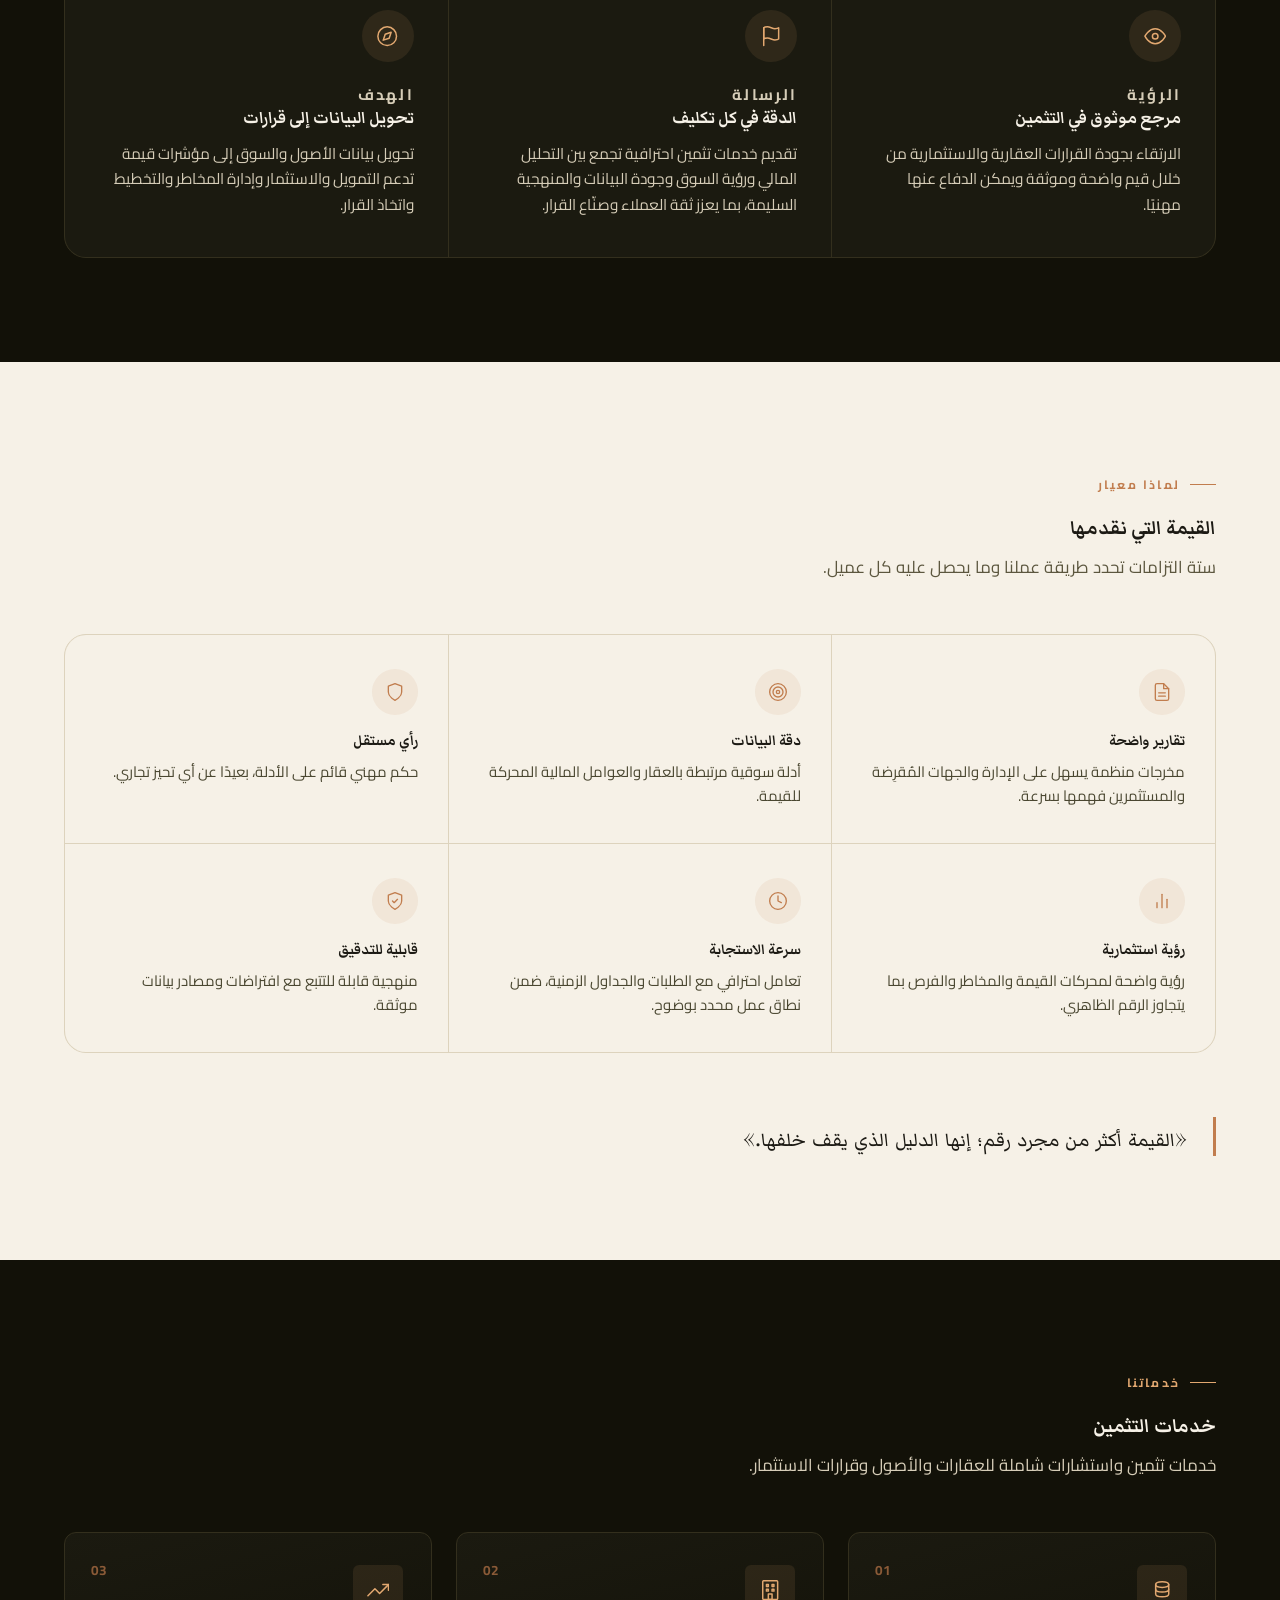
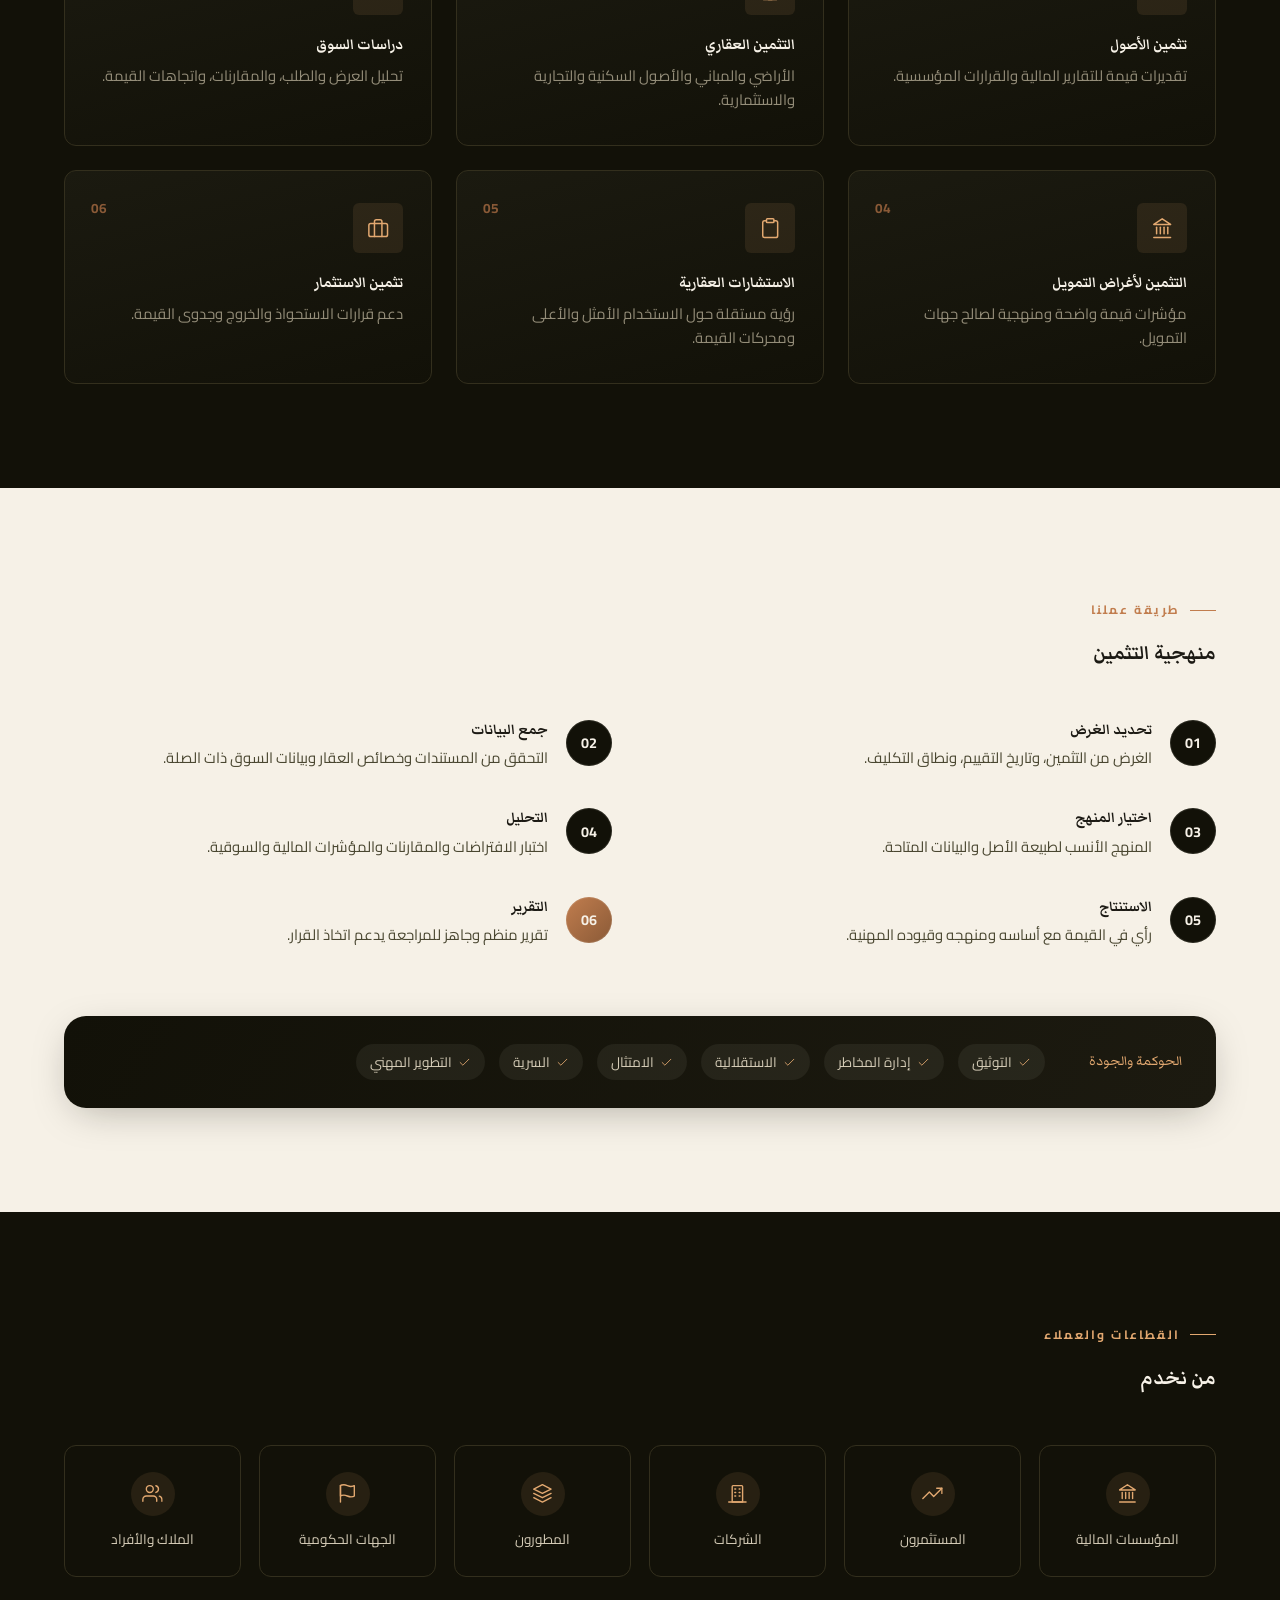
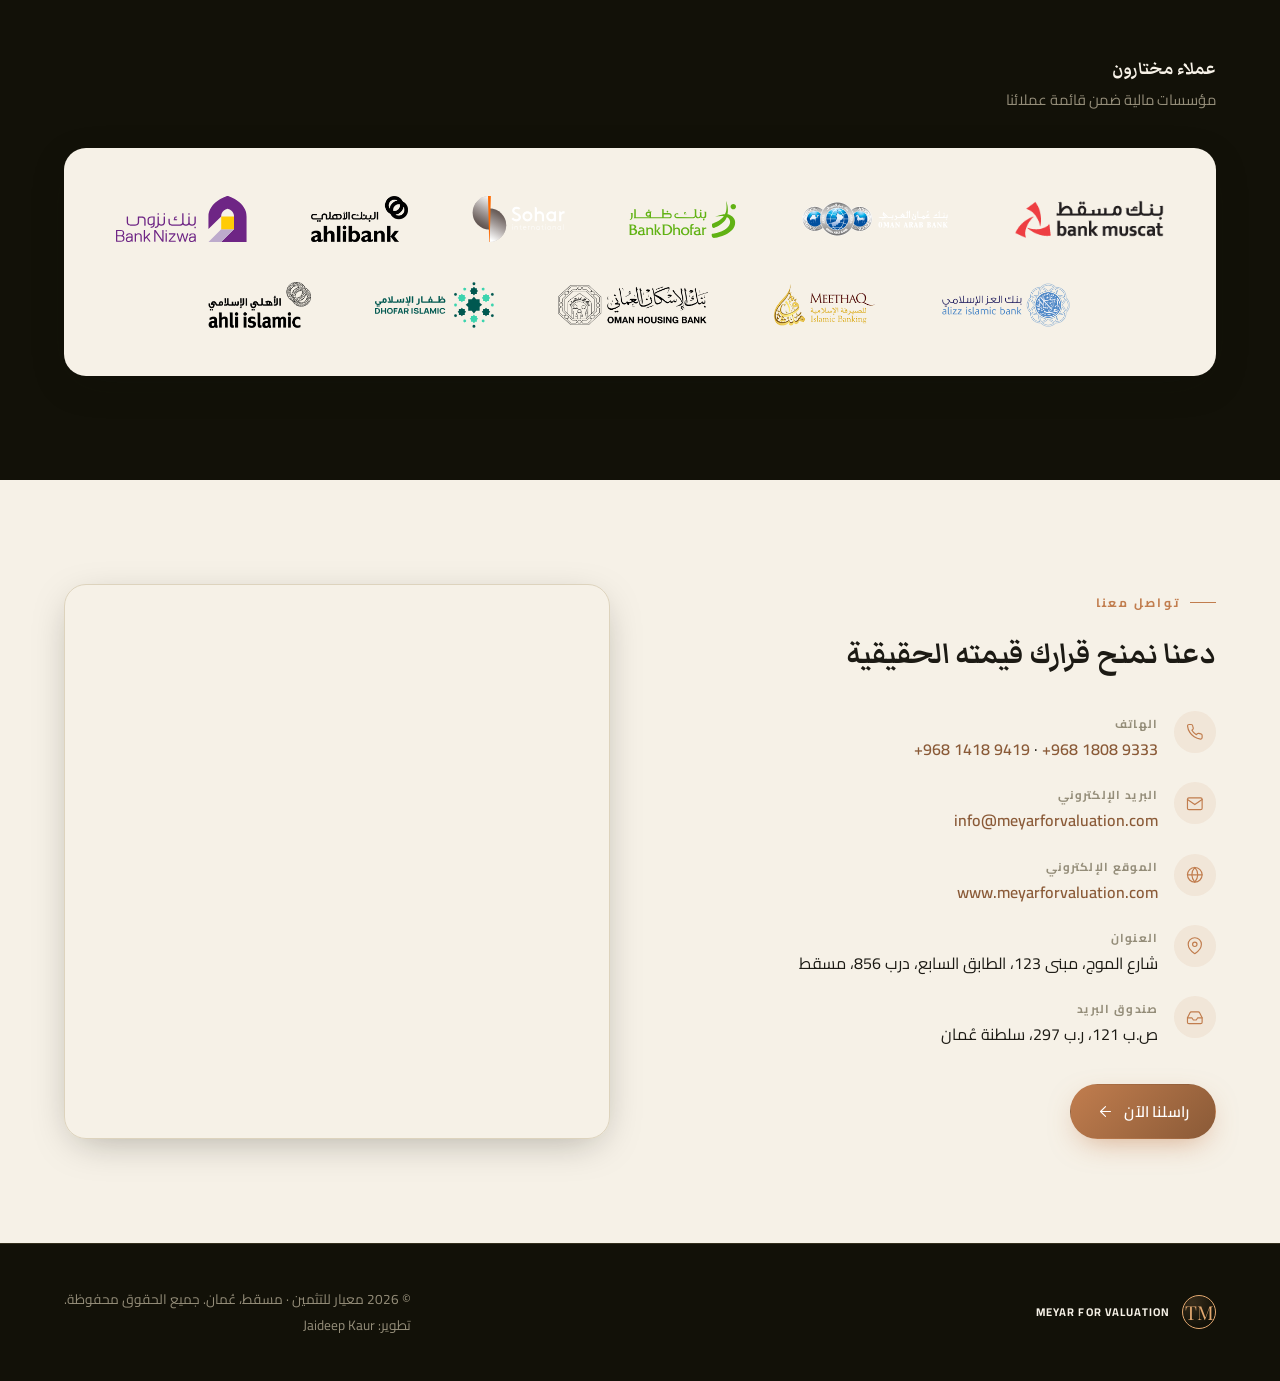
==== commit 508ad278: "Redesign client logo section: single panel instead of cramped tiles The per-logo white tiles with gr" ====
--- a/ar/index.html
+++ b/ar/index.html
@@ -410,18 +410,20 @@
     <div class="container clients-block">
       <h3 class="clients-subhead" data-reveal>عملاء مختارون</h3>
       <p class="clients-caption" data-reveal>مؤسسات مالية ضمن قائمة عملائنا</p>
-      <div class="client-logo-grid" data-reveal-group>
-        <div class="client-logo-tile" data-reveal><img src="../assets/img/clients/bank-muscat.png" alt="بنك مسقط" loading="lazy" width="200" height="50"></div>
-        <div class="client-logo-tile" data-reveal><img src="../assets/img/clients/oman-arab-bank.png" alt="البنك العُماني العربي" loading="lazy" width="294" height="76"></div>
-        <div class="client-logo-tile" data-reveal><img src="../assets/img/clients/bank-dhofar.svg" alt="بنك ظفار" loading="lazy" width="107" height="37"></div>
-        <div class="client-logo-tile" data-reveal><img src="../assets/img/clients/sohar-international.svg" alt="بنك صحار الدولي" loading="lazy" width="147" height="73"></div>
-        <div class="client-logo-tile" data-reveal><img class="logo-invert" src="../assets/img/clients/ahlibank.png" alt="البنك الأهلي" loading="lazy" width="187" height="88"></div>
-        <div class="client-logo-tile" data-reveal><img src="../assets/img/clients/bank-nizwa.svg" alt="بنك نزوى" loading="lazy" width="142" height="50"></div>
-        <div class="client-logo-tile" data-reveal><img src="../assets/img/clients/alizz-islamic-bank.png" alt="بنك العز الإسلامي" loading="lazy" width="259" height="90"></div>
-        <div class="client-logo-tile" data-reveal><img src="../assets/img/clients/meethaq-islamic.png" alt="ميثاق للصيرفة الإسلامية" loading="lazy" width="200" height="89"></div>
-        <div class="client-logo-tile" data-reveal><img class="logo-invert" src="../assets/img/clients/oman-housing-bank.png" alt="بنك الإسكان العماني" loading="lazy" width="560" height="151"></div>
-        <div class="client-logo-tile" data-reveal><img src="../assets/img/clients/dhofar-islamic.svg" alt="ظفار الإسلامي" loading="lazy" width="200" height="77"></div>
-        <div class="client-logo-tile" data-reveal><img class="logo-invert" src="../assets/img/clients/ahli-islamic.png" alt="الأهلي الإسلامي" loading="lazy" width="197" height="88"></div>
+      <div class="clients-panel" data-reveal>
+        <div class="client-logo-grid">
+          <img src="../assets/img/clients/bank-muscat.png" alt="بنك مسقط" loading="lazy" width="200" height="50">
+          <img src="../assets/img/clients/oman-arab-bank.png" alt="البنك العُماني العربي" loading="lazy" width="294" height="76">
+          <img src="../assets/img/clients/bank-dhofar.svg" alt="بنك ظفار" loading="lazy" width="107" height="37">
+          <img src="../assets/img/clients/sohar-international.svg" alt="بنك صحار الدولي" loading="lazy" width="147" height="73">
+          <img class="logo-invert" src="../assets/img/clients/ahlibank.png" alt="البنك الأهلي" loading="lazy" width="187" height="88">
+          <img src="../assets/img/clients/bank-nizwa.svg" alt="بنك نزوى" loading="lazy" width="142" height="50">
+          <img src="../assets/img/clients/alizz-islamic-bank.png" alt="بنك العز الإسلامي" loading="lazy" width="259" height="90">
+          <img src="../assets/img/clients/meethaq-islamic.png" alt="ميثاق للصيرفة الإسلامية" loading="lazy" width="200" height="89">
+          <img class="logo-invert" src="../assets/img/clients/oman-housing-bank.png" alt="بنك الإسكان العماني" loading="lazy" width="560" height="151">
+          <img src="../assets/img/clients/dhofar-islamic.svg" alt="ظفار الإسلامي" loading="lazy" width="200" height="77">
+          <img class="logo-invert" src="../assets/img/clients/ahli-islamic.png" alt="الأهلي الإسلامي" loading="lazy" width="197" height="88">
+        </div>
       </div>
     </div>
   </section>
--- a/assets/css/style.css
+++ b/assets/css/style.css
@@ -643,35 +643,29 @@
 
 .clients-block { margin-top: 80px; }
 .clients-subhead { font-size: 1.35rem; margin-bottom: 6px; }
-.clients-caption { color: var(--muted); font-size: 0.92rem; margin-bottom: 32px; }
+.clients-caption { color: var(--muted); font-size: 0.92rem; margin-bottom: 36px; }
+.clients-panel {
+  background: var(--cream);
+  border-radius: var(--radius-lg);
+  padding: 48px 44px;
+  box-shadow: var(--shadow-soft);
+}
 .client-logo-grid {
-  display: grid;
-  grid-template-columns: repeat(4, 1fr);
-  gap: 16px;
-}
-.client-logo-tile {
-  background: var(--cream);
-  border-radius: var(--radius);
-  display: flex;
+  display: flex;
+  flex-wrap: wrap;
   align-items: center;
   justify-content: center;
-  padding: 22px 20px;
-  min-height: 92px;
-  transition: transform 0.3s var(--ease), box-shadow 0.3s var(--ease);
-}
-.client-logo-tile:hover { transform: translateY(-4px); box-shadow: var(--shadow-soft); }
-.client-logo-tile img {
-  max-height: 42px;
+  gap: 40px 64px;
+}
+.client-logo-grid img {
+  max-height: 46px;
   width: auto;
-  max-width: 100%;
+  max-width: 150px;
   object-fit: contain;
-  filter: grayscale(0.25);
-  opacity: 0.88;
-  transition: filter 0.3s ease, opacity 0.3s ease;
-}
-.client-logo-tile:hover img { filter: grayscale(0); opacity: 1; }
-.client-logo-tile img.logo-invert { filter: invert(1) grayscale(0.25); }
-.client-logo-tile:hover img.logo-invert { filter: invert(1) grayscale(0); }
+  transition: transform 0.3s var(--ease);
+}
+.client-logo-grid img:hover { transform: translateY(-3px); }
+.client-logo-grid img.logo-invert { filter: invert(1); }
 
 /* ---------- Contact ---------- */
 .contact-grid {
@@ -786,7 +780,8 @@
   .triad-grid, .value-grid, .method-grid { grid-template-columns: 1fr; }
   .services-grid { grid-template-columns: repeat(2, 1fr); }
   .sector-grid { grid-template-columns: repeat(3, 1fr); }
-  .client-logo-grid { grid-template-columns: repeat(3, 1fr); }
+  .clients-panel { padding: 36px 28px; }
+  .client-logo-grid { gap: 32px 40px; }
   .stat-row { grid-template-columns: repeat(2, 1fr); row-gap: 28px; }
 }
 
@@ -821,7 +816,9 @@
   .nav-cta { display: none; }
   .services-grid { grid-template-columns: 1fr; }
   .sector-grid { grid-template-columns: repeat(2, 1fr); }
-  .client-logo-grid { grid-template-columns: repeat(2, 1fr); }
+  .clients-panel { padding: 28px 20px; }
+  .client-logo-grid { gap: 28px 32px; }
+  .client-logo-grid img { max-height: 38px; }
   .to-top { width: 42px; height: 42px; inset-block-end: 18px; inset-inline-end: 18px; }
 }
 
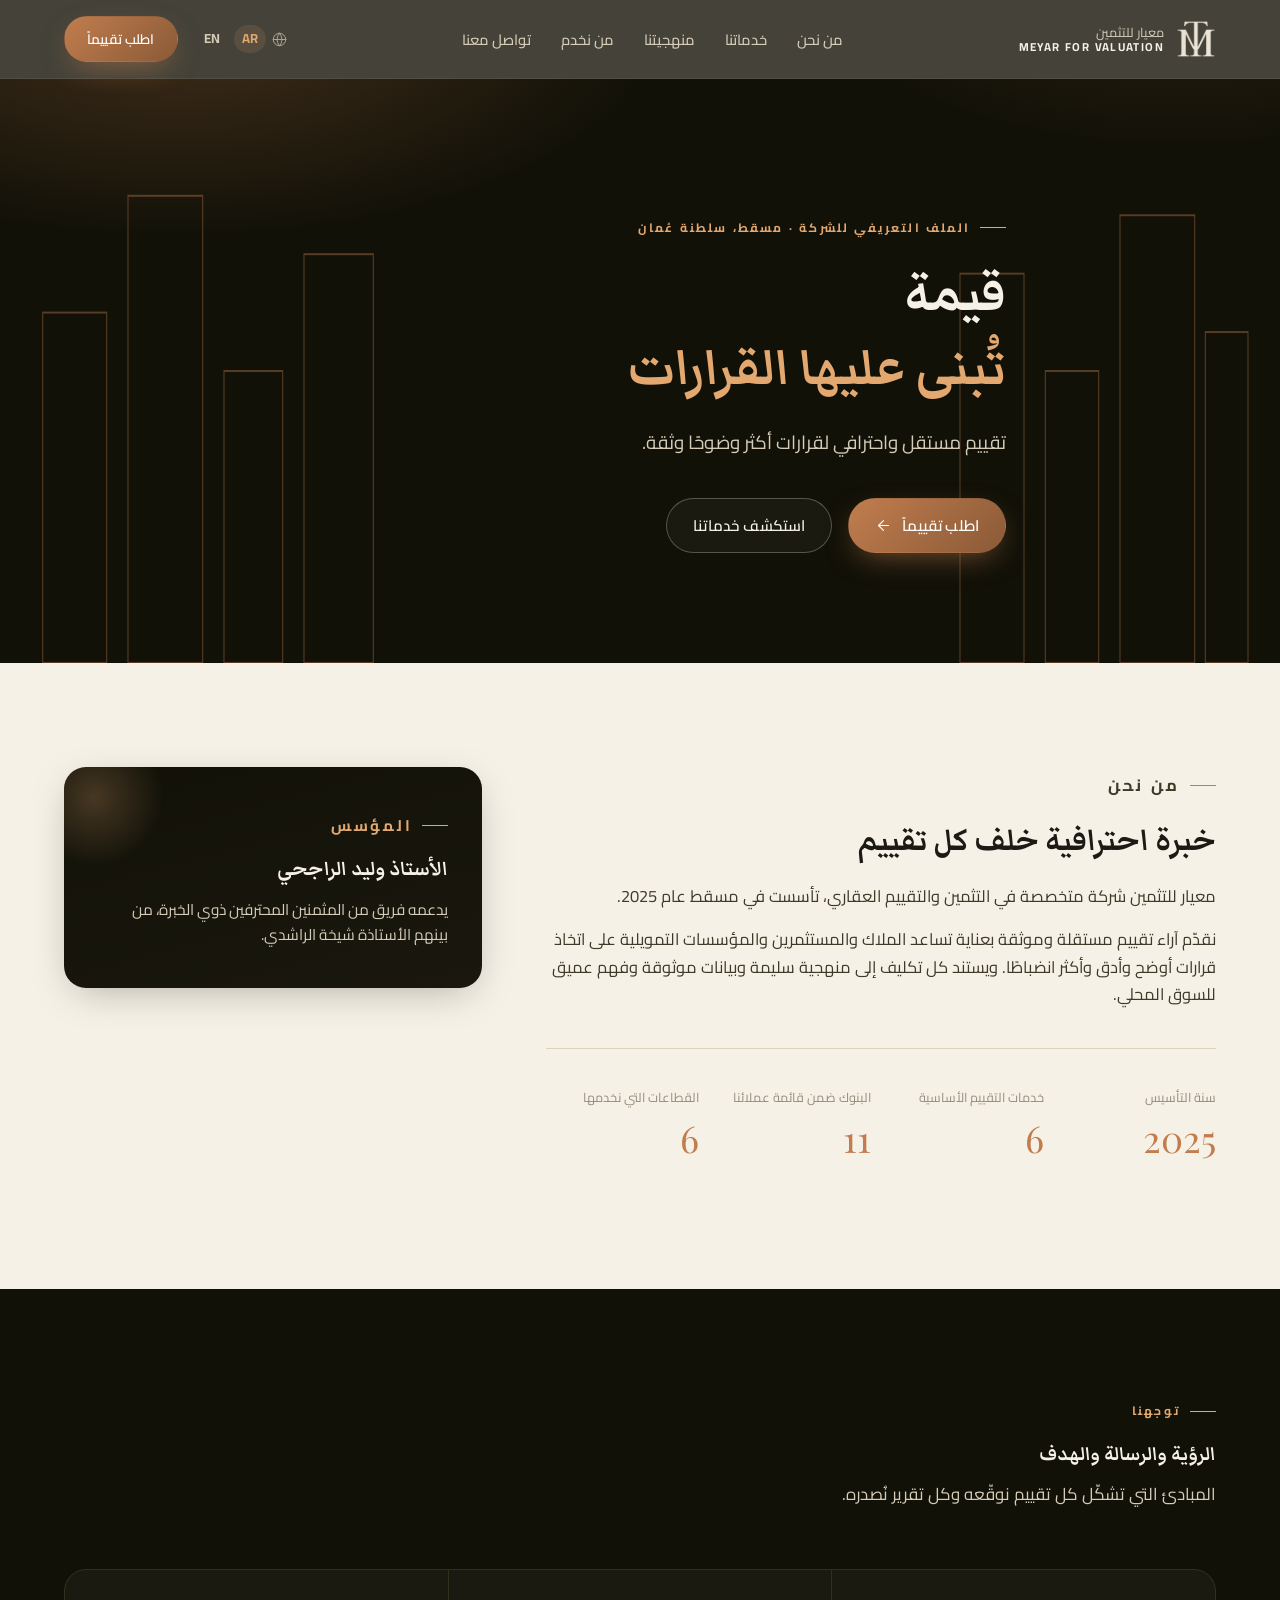
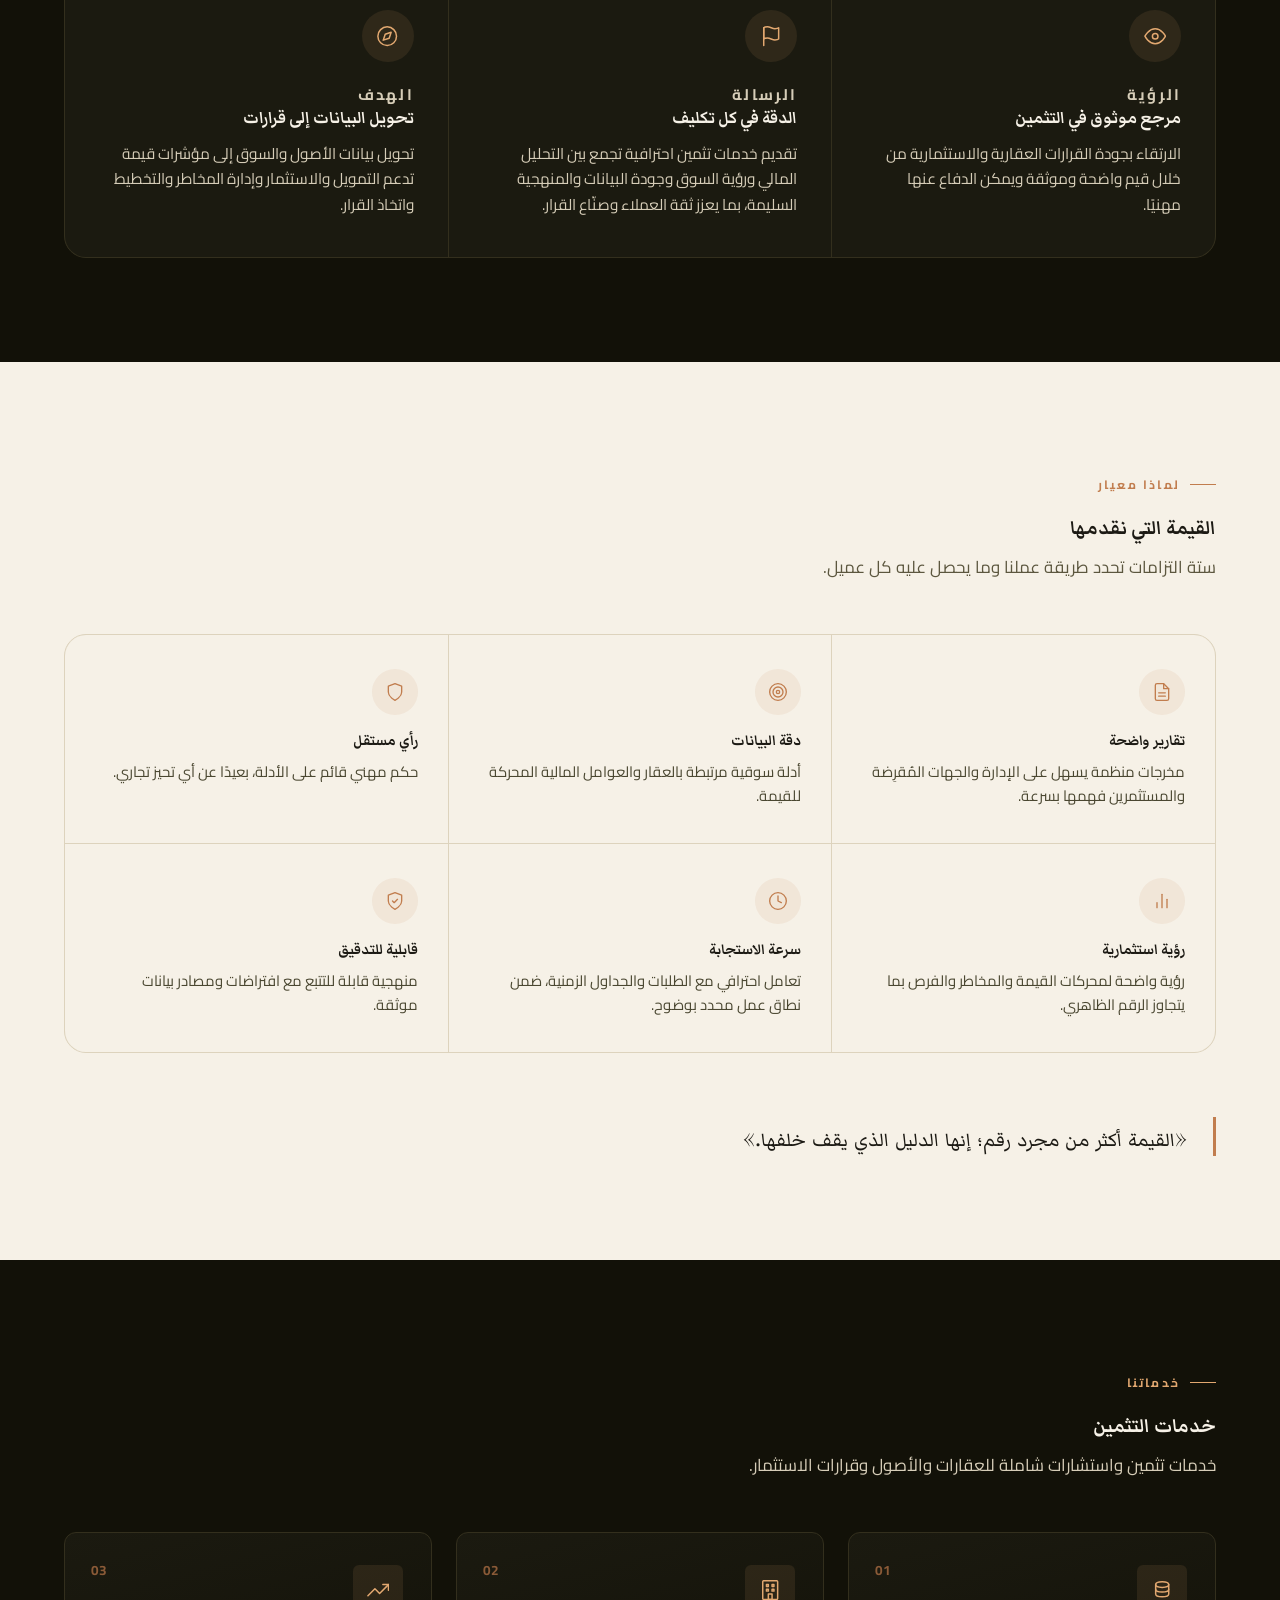
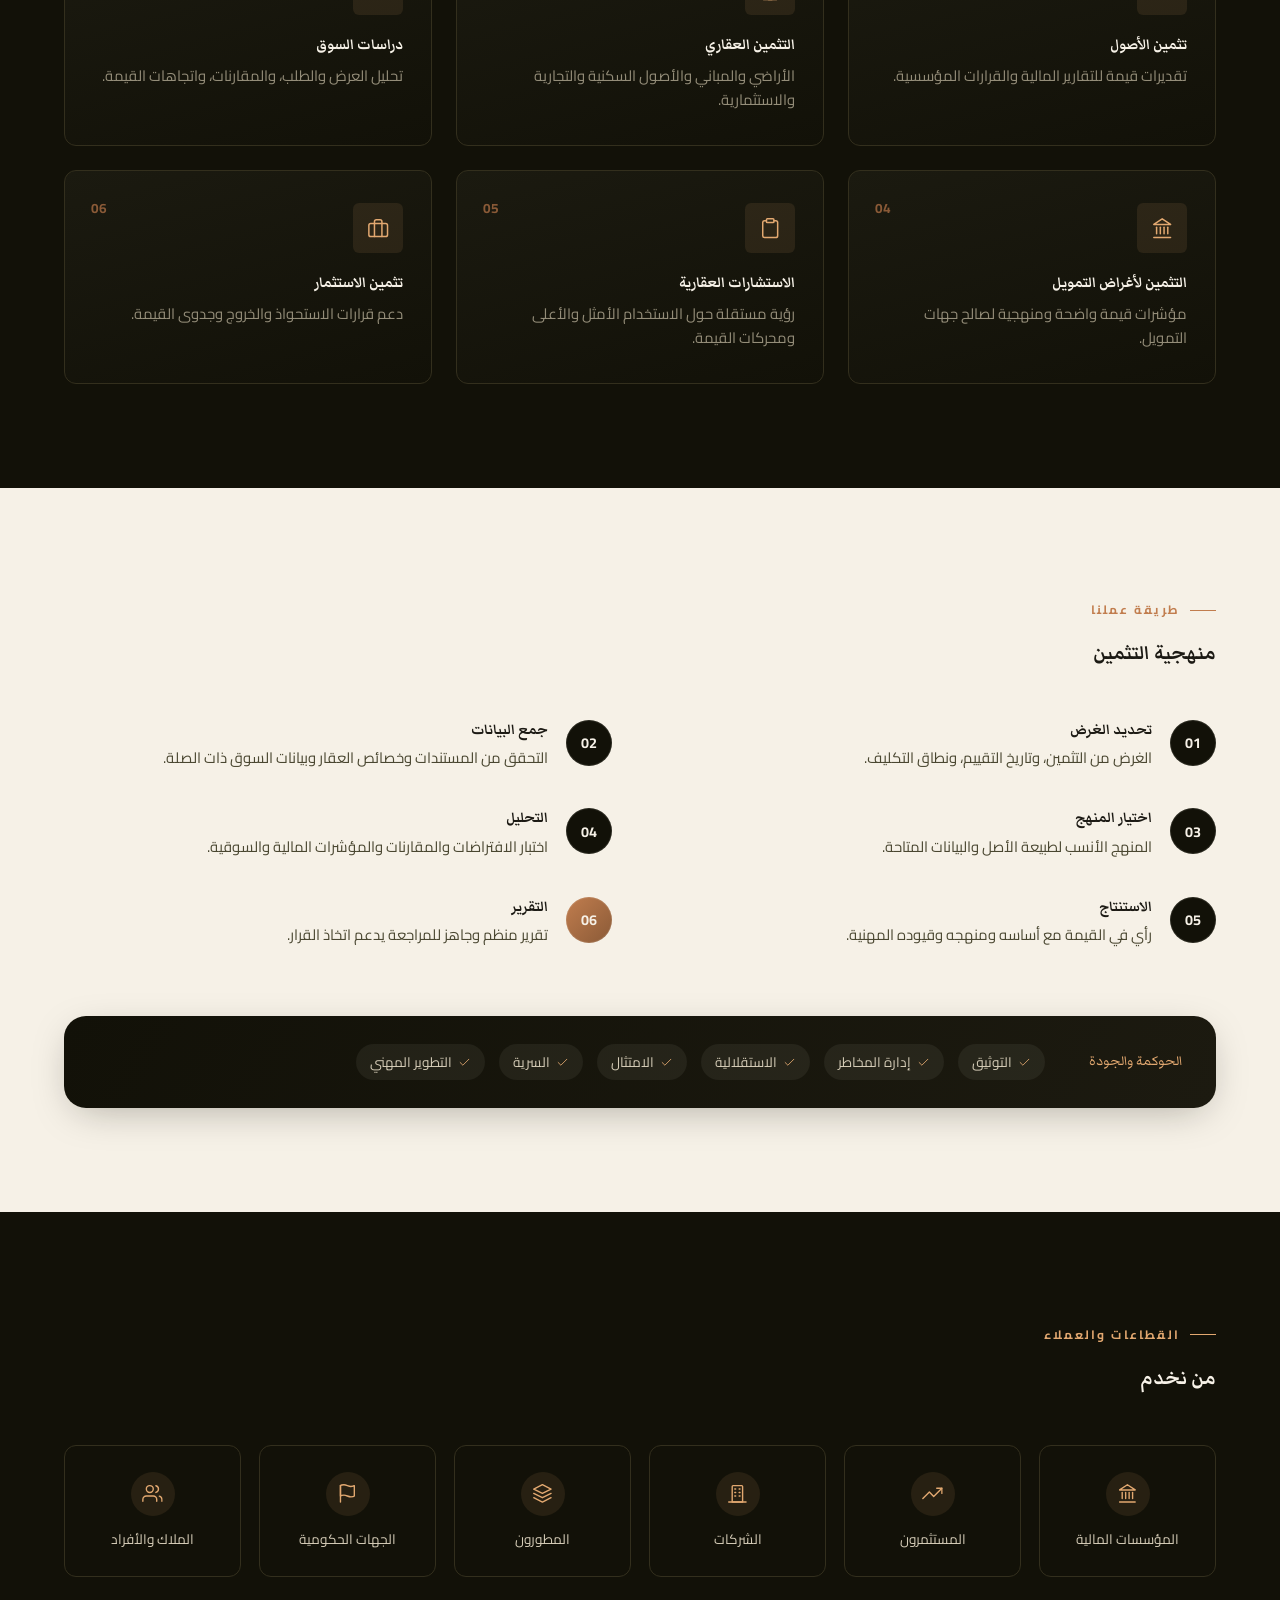
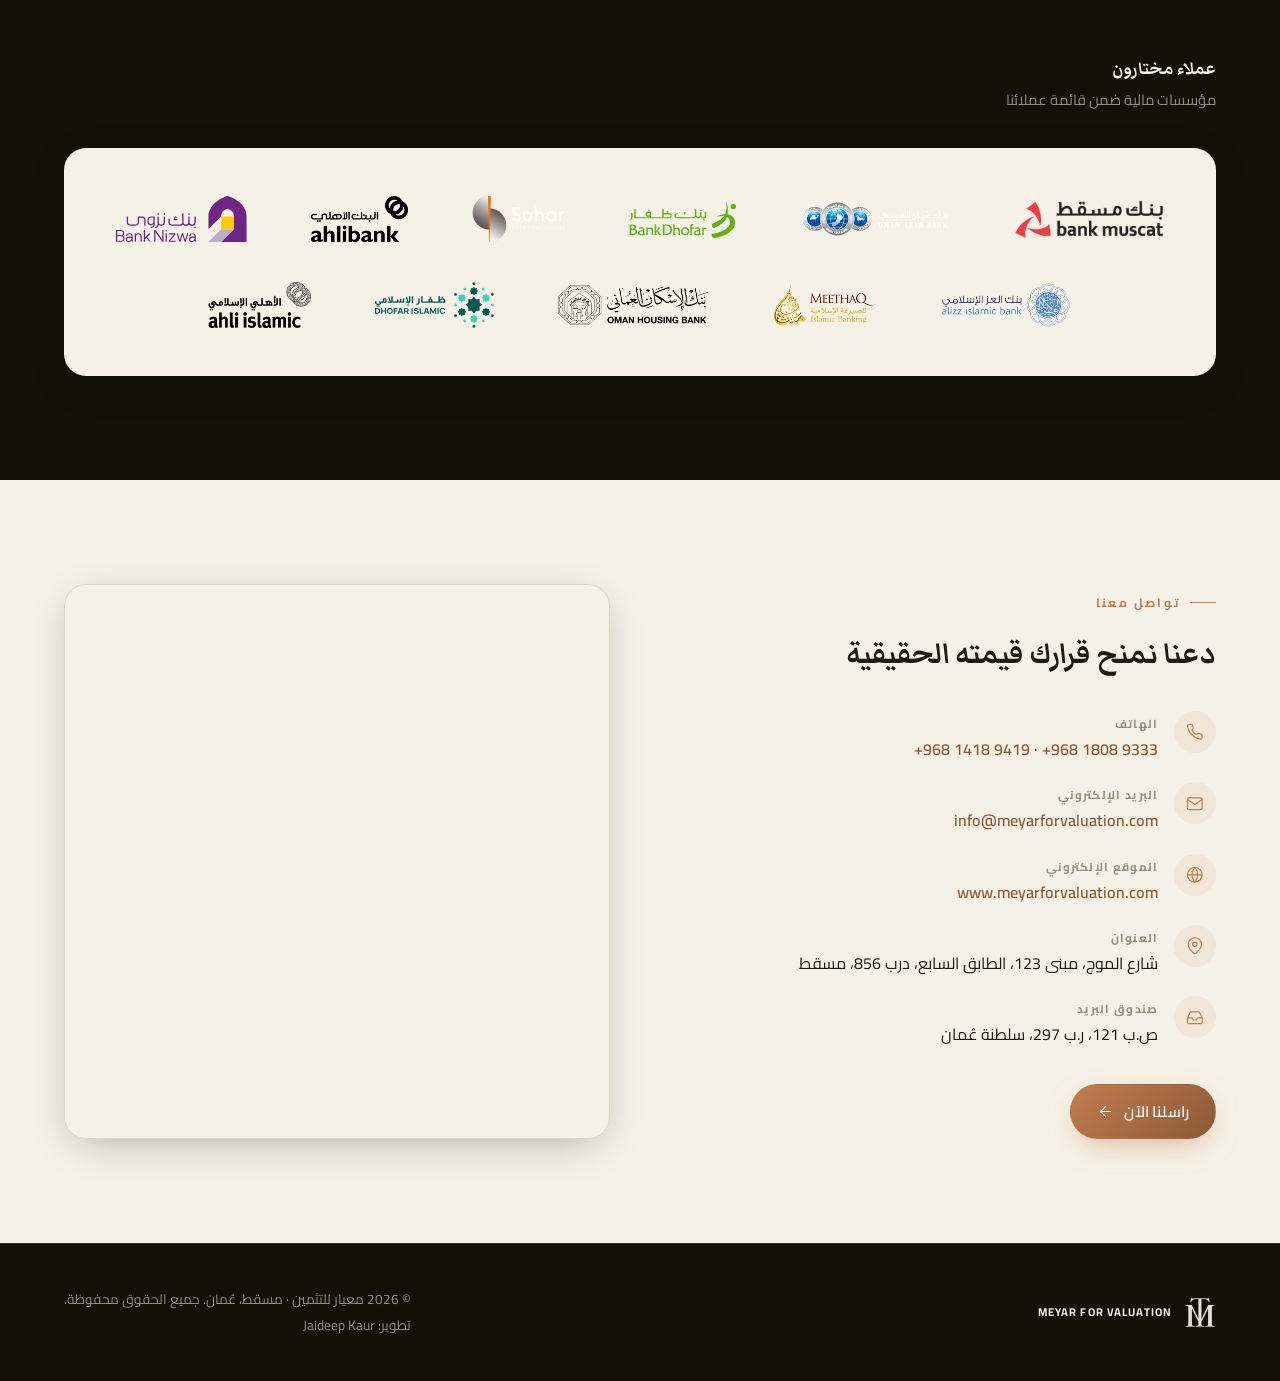
==== commit 5149b723: "Replace header/footer brand mark with the real logo Cropped the official TM monogram from the suppli" ====
--- a/ar/index.html
+++ b/ar/index.html
@@ -102,7 +102,7 @@
 <header class="site-header" id="top">
   <div class="container header-inner">
     <a href="#top" class="brand" aria-label="معيار للتثمين - الصفحة الرئيسية">
-      <span class="brand-mark">TM</span>
+      <img class="brand-mark" src="../assets/img/logo-mark.png" alt="شعار معيار للتثمين" width="354" height="340">
       <span class="brand-text">
         <span class="brand-ar">معيار للتثمين</span>
         <span class="brand-en">MEYAR FOR VALUATION</span>
@@ -492,7 +492,7 @@
 <footer class="site-footer">
   <div class="container footer-inner">
     <div class="footer-brand">
-      <span class="brand-mark">TM</span>
+      <img class="brand-mark" src="../assets/img/logo-mark.png" alt="شعار معيار للتثمين" width="354" height="340">
       <span class="brand-en">MEYAR FOR VALUATION</span>
     </div>
     <div class="footer-text">
--- a/assets/css/style.css
+++ b/assets/css/style.css
@@ -176,18 +176,11 @@
   flex-shrink: 0;
 }
 .brand-mark {
-  font-family: var(--font-serif);
-  font-size: 1.5rem;
-  border: 1px solid var(--accent-light);
-  width: 42px;
-  height: 42px;
-  display: flex;
-  align-items: center;
-  justify-content: center;
-  border-radius: 50%;
-  color: var(--accent-light);
+  width: 40px;
+  height: auto;
+  object-fit: contain;
   flex-shrink: 0;
-  background: radial-gradient(circle at 30% 20%, rgba(226, 168, 112, 0.18), transparent 70%);
+  display: block;
 }
 .brand-text { display: flex; flex-direction: column; line-height: 1.25; }
 .brand-ar { font-size: 0.8rem; color: var(--muted-light); font-family: var(--font-ar-sans); }
@@ -736,7 +729,7 @@
   color: var(--cream);
 }
 .footer-brand .brand-mark {
-  width: 34px; height: 34px; font-size: 1.2rem;
+  width: 32px; height: auto;
 }
 .footer-brand .brand-en { font-size: 0.7rem; letter-spacing: 0.1em; font-weight: 700; }
 .footer-text {
